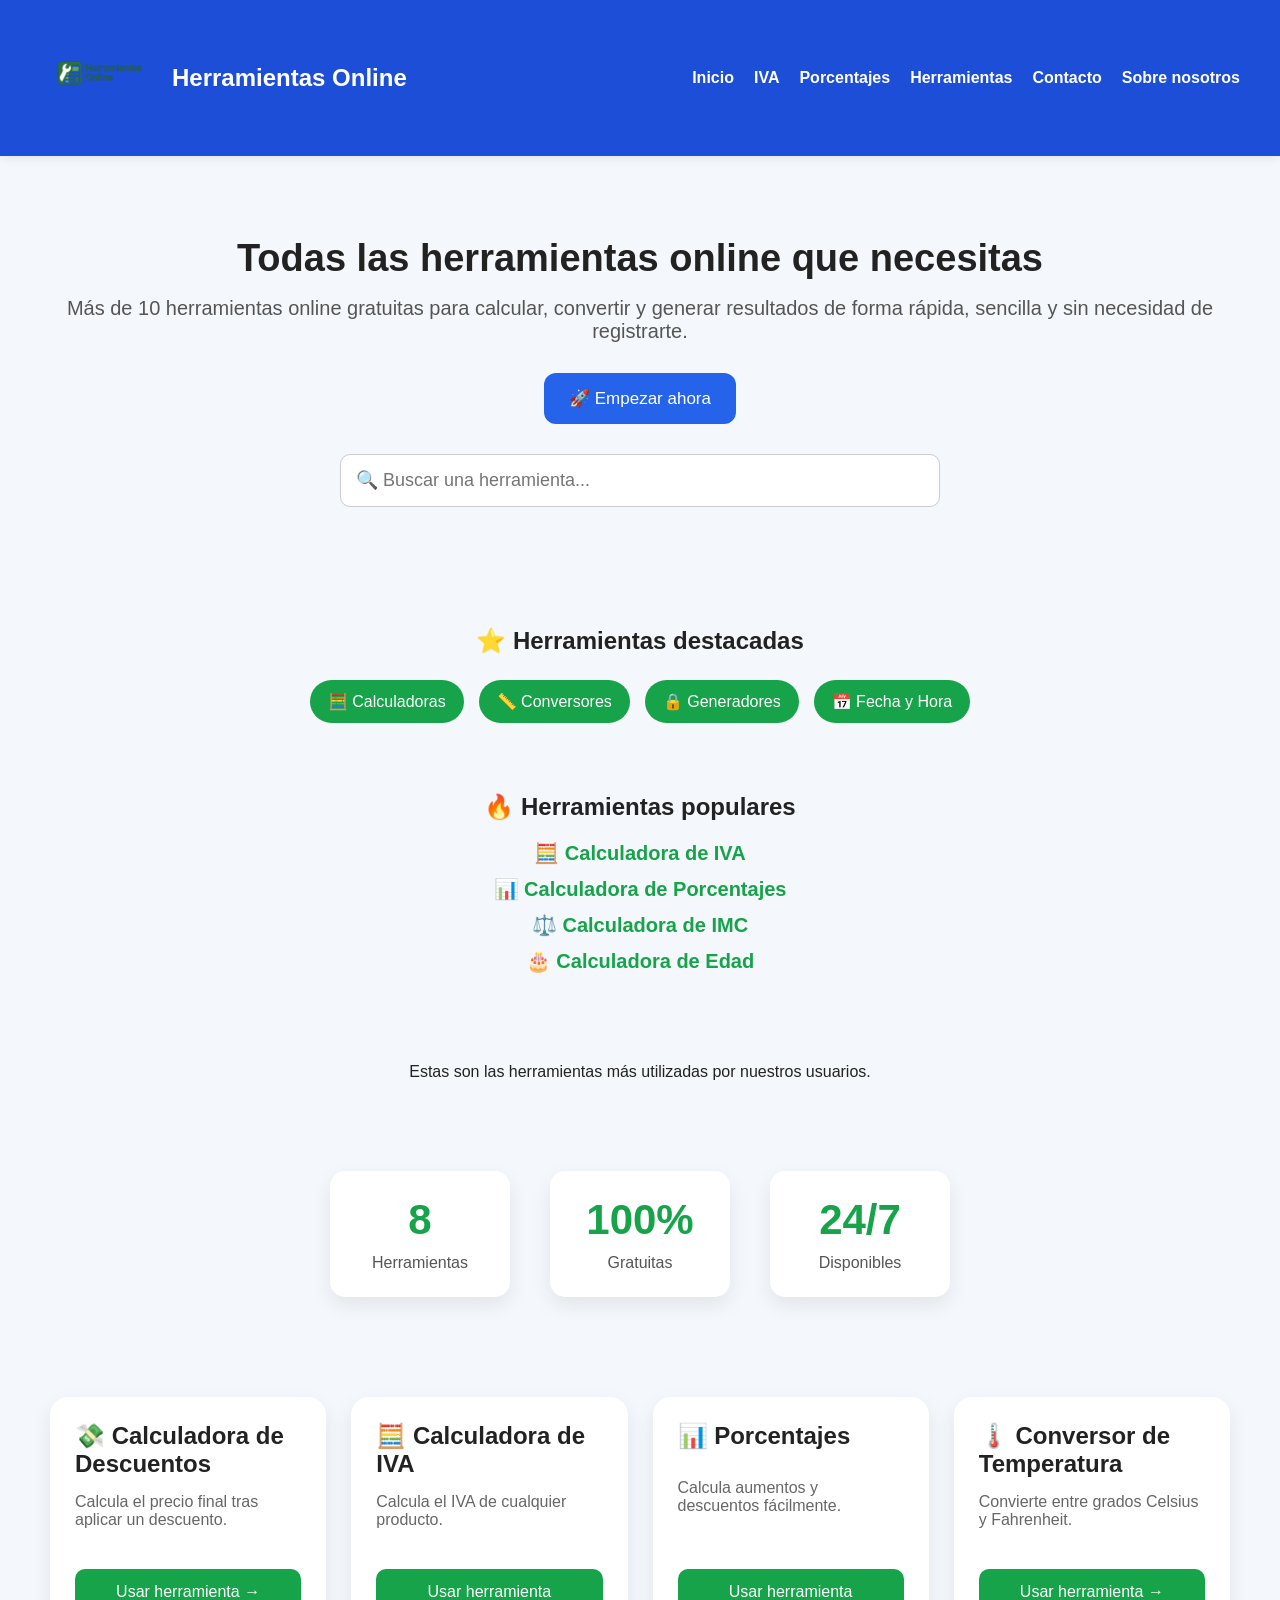
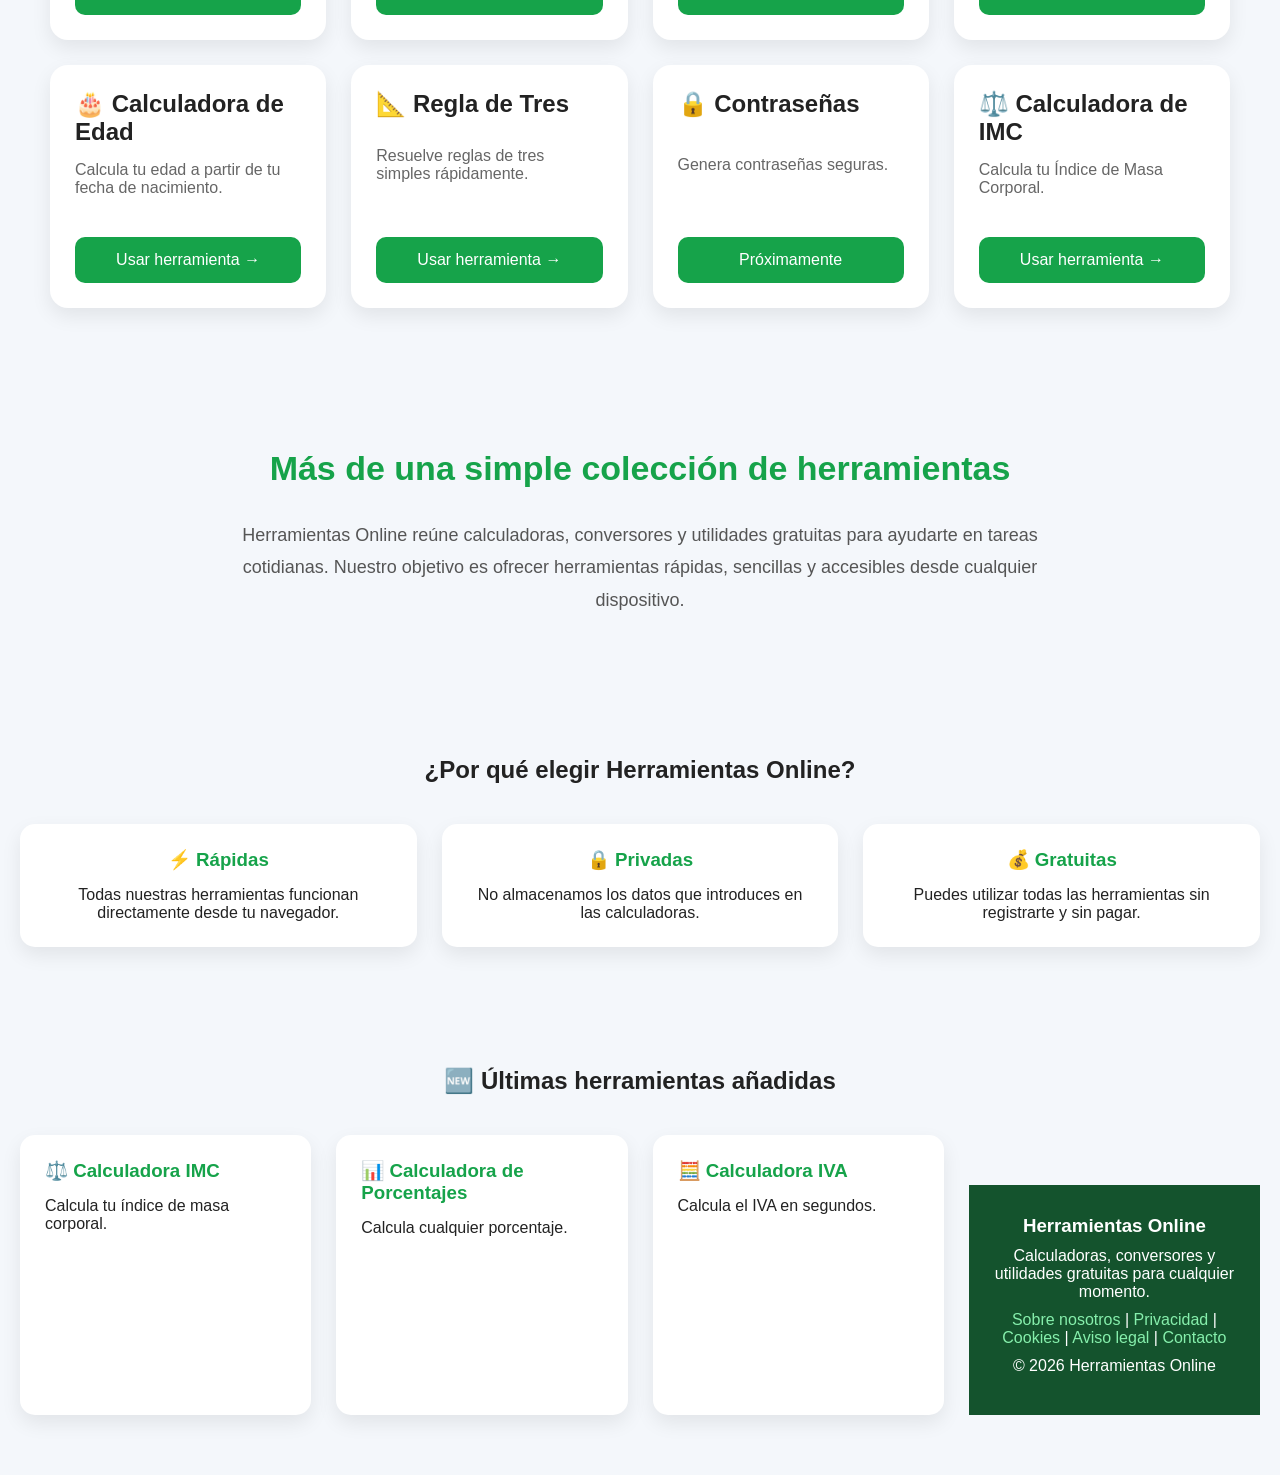
==== index.html @ e40c4eac "Update index.html" ====
<!DOCTYPE html>
<html lang="es">
<head>
<meta charset="UTF-8">
<meta name="viewport" content="width=device-width, initial-scale=1.0">
<title>Herramientas Online Gratis</title>

<meta name="description" content="Las mejores herramientas online gratuitas: calculadoras, conversores y utilidades.">

<link rel="stylesheet" href="style.css">
<link rel="icon" type="image/png" href="favicon.png">
</head>

<body>

<nav class="navbar">

<div class="logo">

<a href="index.html">

<img src="logo.png" alt="Herramientas Online">

</a>

<span>Herramientas Online</span>

</div>

<ul class="menu">

<li><a href="index.html">Inicio</a></li>

<li><a href="calculadora-iva.html">IVA</a></li>

<li><a href="calculadora-porcentajes.html">Porcentajes</a></li>

<li><a href="todas-las-herramientas.html">Herramientas</a></li>
   
<li><a href="contacto.html">Contacto</a></li>
<li><a href="sobre-nosotros.html">Sobre nosotros</a></li>
    

</ul>

</nav>

<header class="hero">

<h1>Todas las herramientas online que necesitas</h1>

<p>

Más de 10 herramientas online gratuitas para calcular, convertir y generar resultados de forma rápida, sencilla y sin necesidad de registrarte.

</p>

<div class="hero-buttons">

<a href="#herramientas">
<button>🚀 Empezar ahora</button>
</a>

</div>

<input
type="text"
id="buscar"
placeholder="🔍 Buscar una herramienta...">

</header>
<section style="padding:40px;text-align:center;">

<h2>⭐ Herramientas destacadas</h2>
<div class="categorias">

<button class="categoria">🧮 Calculadoras</button>

<button class="categoria">📏 Conversores</button>

<button class="categoria">🔒 Generadores</button>

<button class="categoria">📅 Fecha y Hora</button>

</div>
<section style="max-width:800px;margin:50px auto;padding:20px;">

<h2>🔥 Herramientas populares</h2>

<ul>

<li><a href="calculadora-iva.html">🧮 Calculadora de IVA</a></li>

<li><a href="calculadora-porcentajes.html">📊 Calculadora de Porcentajes</a></li>

<li><a href="calculadora-imc.html">⚖️ Calculadora de IMC</a></li>

<li><a href="calculadora-edad.html">🎂 Calculadora de Edad</a></li>

</ul>

</section>
<p>
Estas son las herramientas más utilizadas por nuestros usuarios.
</p>

</section>
<section class="estadisticas">

<div class="dato">
<h2 id="contador-herramientas">0</h2>
<p>Herramientas</p>
</div>

<div class="dato">
<h2>100%</h2>
<p>Gratuitas</p>
</div>

<div class="dato">
<h2>24/7</h2>
<p>Disponibles</p>
</div>

</section>
<section class="grid" id="herramientas">

<div class="card">
<h2>💸 Calculadora de Descuentos</h2>
<p>Calcula el precio final tras aplicar un descuento.</p>

<a href="calculadora-descuentos.html">
<button>Usar herramienta →</button>
</a>

</div> 
<div class="card">
<h2>🧮 Calculadora de IVA</h2>
<p>Calcula el IVA de cualquier producto.</p>
    <a href="calculadora-iva.html">
<button>Usar herramienta</button>
    </a>
</div>

<div class="card">
<h2>📊 Porcentajes</h2>
<p>Calcula aumentos y descuentos fácilmente.</p>
<a href="calculadora-porcentajes.html">
<button>Usar herramienta</button>
</a>
</div>

<div class="card">

<h2>🌡️ Conversor de Temperatura</h2>

<p>Convierte entre grados Celsius y Fahrenheit.</p>

<a href="conversor-temperatura.html">
<button>Usar herramienta →</button>
</a>

</div>
<div class="card">

<h2>🎂 Calculadora de Edad</h2>

<p>Calcula tu edad a partir de tu fecha de nacimiento.</p>

<a href="calculadora-edad.html">

<button>Usar herramienta →</button>

</a>

</div>

<div class="card">

<h2>📐 Regla de Tres</h2>

<p>Resuelve reglas de tres simples rápidamente.</p>

<a href="calculadora-regla-de-tres.html">

<button>Usar herramienta →</button>

</a>

</div>
<div class="card">
<h2>🔒 Contraseñas</h2>
<p>Genera contraseñas seguras.</p>
<button>Próximamente</button>
</div>

 <div class="card">
<h2>⚖️ Calculadora de IMC</h2>
<p>Calcula tu Índice de Masa Corporal.</p>
<a href="calculadora-imc.html">
<button>Usar herramienta →</button>
</a>
 </div>   
    
</section>

<section class="presentacion">

<h2>Más de una simple colección de herramientas</h2>

<p>

Herramientas Online reúne calculadoras, conversores y utilidades gratuitas
para ayudarte en tareas cotidianas. Nuestro objetivo es ofrecer herramientas
rápidas, sencillas y accesibles desde cualquier dispositivo.

</p>

</section>   
<section class="ventajas">

<h2>¿Por qué elegir Herramientas Online?</h2>

<div class="ventajas-grid">

<div class="ventaja">
<h3>⚡ Rápidas</h3>
<p>Todas nuestras herramientas funcionan directamente desde tu navegador.</p>
</div>

<div class="ventaja">
<h3>🔒 Privadas</h3>
<p>No almacenamos los datos que introduces en las calculadoras.</p>
</div>

<div class="ventaja">
<h3>💰 Gratuitas</h3>
<p>Puedes utilizar todas las herramientas sin registrarte y sin pagar.</p>
</div>

</div>

</section>
<section class="ultimas">

<h2>🆕 Últimas herramientas añadidas</h2>

<div class="ultimas-grid">

<a href="calculadora-imc.html" class="ultima-card">
<h3>⚖️ Calculadora IMC</h3>
<p>Calcula tu índice de masa corporal.</p>
</a>

<a href="calculadora-porcentajes.html" class="ultima-card">
<h3>📊 Calculadora de Porcentajes</h3>
<p>Calcula cualquier porcentaje.</p>
</a>

<a href="calculadora-iva.html" class="ultima-card">
<h3>🧮 Calculadora IVA</h3>
<p>Calcula el IVA en segundos.</p>
</a>

<footer>

<h3>Herramientas Online</h3>

<p>
Calculadoras, conversores y utilidades gratuitas para cualquier momento.
</p>

<p>

<a href="sobre-nosotros.html">Sobre nosotros</a> |
    
<a href="privacidad.html">Privacidad</a> |

<a href="cookies.html">Cookies</a> |

<a href="aviso-legal.html">Aviso legal</a> |

<a href="contacto.html">Contacto</a>

</p>

<p>© 2026 Herramientas Online</p>

</footer>

<script src="script.js"></script>

<script>

const buscador = document.getElementById("buscar");

buscador.addEventListener("keyup", function(){

const texto = buscador.value.toLowerCase();

const tarjetas = document.querySelectorAll(".card");

tarjetas.forEach(card=>{

const contenido = card.innerText.toLowerCase();

if(contenido.includes(texto)){

card.style.display="block";

}else{

card.style.display="none";

}

});

});

</script>
<button id="subir">⬆️</button>

<script>
const boton = document.getElementById("subir");

window.onscroll = function () {
    if (window.scrollY > 300) {
        boton.style.display = "block";
    } else {
        boton.style.display = "none";
    }
};

boton.onclick = function () {
    window.scrollTo({
        top: 0,
        behavior: "smooth"
    });
};
</script>
<script>
const tarjetas = document.querySelectorAll(".card");
document.getElementById("contador-herramientas").textContent = tarjetas.length;
</script>
</body>
</html>
---- style.css ----
*{
    margin:0;
    padding:0;
    box-sizing:border-box;
}

body{
    font-family:Arial,Helvetica,sans-serif;
    background:#f4f7fb;
    color:#222;
}

nav{
    background:#1d4ed8;
    color:#fff;
    padding:18px 40px;
    position:sticky;
    top:0;
}

.logo{
    font-size:24px;
    font-weight:bold;
}

.hero{
    text-align:center;
    padding:80px 20px;
}

.hero h1{
    font-size:38px;
    margin-bottom:15px;
    line-height:1.2;
}

.hero p{
    font-size:20px;
    color:#555;
    margin-bottom:30px;
}

#buscar{
    width:90%;
    max-width:600px;
    padding:15px;
    font-size:18px;
    border-radius:10px;
    border:1px solid #ccc;
}

.grid{
    display:grid;
    grid-template-columns:repeat(auto-fit,minmax(260px,1fr));
    gap:25px;
    padding:50px;
}

.card{
background:#fff;
border-radius:18px;
padding:25px;
box-shadow:0 8px 20px rgba(0,0,0,.08);
transition:.3s;
display:flex;
flex-direction:column;
justify-content:space-between;
min-height:220px;
}

.card:hover{
transform:translateY(-8px);
box-shadow:0 15px 30px rgba(0,0,0,.15);
}

.card h2{
    margin-bottom:15px;
}
.ventajas{
padding:60px 20px;
text-align:center;
}

.ventajas-grid{
display:grid;
grid-template-columns:repeat(auto-fit,minmax(250px,1fr));
gap:25px;
margin-top:40px;
}

.ventaja{
background:white;
padding:25px;
border-radius:15px;
box-shadow:0 8px 20px rgba(0,0,0,.08);
}

.ventaja h3{
color:#16a34a;
margin-bottom:15px;
}
.card p{
    color:#666;
    margin-bottom:20px;
}

button{
    background:#2563eb;
    color:white;
    border:none;
    padding:12px 20px;
    border-radius:8px;
    cursor:pointer;
}
.card button{
width:100%;
padding:14px;
margin-top:20px;
background:#16a34a;
color:white;
border:none;
border-radius:10px;
font-size:16px;
cursor:pointer;
transition:.3s;
}

.card button:hover{
background:#15803d;
}
button:hover{
    background:#1d4ed8;
}

footer{
    text-align:center;
    padding:40px;
    color:#666;
}

@media(max-width:768px){
    .hero h1{
        font-size:34px;
    }

    .hero p{
        font-size:18px;
    }

    .grid{
        padding:20px;
    }
}
.logo{
    display:flex;
    align-items:center;
    gap:12px;
    font-size:24px;
    font-weight:bold;
}

.logo img{
    width:120px;
    height:auto;
}
.navbar{
display:flex;
justify-content:space-between;
align-items:center;
padding:15px 40px;
background:#1d4ed8;
flex-wrap:wrap;
position: sticky;
top: 0;
z-index: 1000;
box-shadow: 0 2px 10px rgba(0,0,0,.08);
}

.menu{
display:flex;
list-style:none;
gap:20px;
}

.menu a{
color:white;
text-decoration:none;
font-weight:bold;
transition:.3s;
}

.menu a:hover{
color:#9be15d;
}

@media(max-width:768px){

.navbar{
flex-direction:column;
gap:15px;
}

.menu{
flex-wrap:wrap;
justify-content:center;
}

}
.footer-links{

display:flex;

justify-content:center;

flex-wrap:wrap;

gap:20px;

margin-top:20px;

}

.footer-links a{

text-decoration:none;

color:#2563eb;

font-weight:bold;

}

.footer-links a:hover{

text-decoration:underline;

}
.categorias{

display:flex;

justify-content:center;

flex-wrap:wrap;

gap:15px;

margin:25px 0;

}

.categoria{

background:#16a34a;

color:white;

border:none;

padding:12px 18px;

border-radius:30px;

font-size:16px;

cursor:pointer;

transition:.3s;

}

.categoria:hover{

transform:scale(1.05);

background:#15803d;

}
.estadisticas{

display:flex;
justify-content:center;
gap:40px;
margin:50px 20px;
flex-wrap:wrap;

}

.dato{

background:white;
padding:25px;
width:180px;
text-align:center;
border-radius:15px;
box-shadow:0 8px 20px rgba(0,0,0,.08);

}

.dato h2{

font-size:42px;
color:#16a34a;

}

.dato p{

margin-top:10px;
color:#555;

}
.hero-buttons{

display:flex;
justify-content:center;
gap:20px;
margin:30px 0;
flex-wrap:wrap;

}

.hero-buttons button{

padding:15px 25px;
font-size:17px;
border-radius:12px;

}
.ultimas{
padding:60px 20px;
}

.ultimas h2{
text-align:center;
margin-bottom:40px;
}

.ultimas-grid{
display:grid;
grid-template-columns:repeat(auto-fit,minmax(260px,1fr));
gap:25px;
}

.ultima-card{
background:white;
padding:25px;
border-radius:15px;
box-shadow:0 8px 20px rgba(0,0,0,.08);
text-decoration:none;
color:#222;
transition:.3s;
}

.ultima-card:hover{
transform:translateY(-8px);
}

.ultima-card h3{
color:#16a34a;
margin-bottom:15px;
}
.presentacion{

max-width:900px;
margin:60px auto;
padding:20px;
text-align:center;
line-height:1.8;

}

.presentacion h2{

font-size:34px;
margin-bottom:20px;
color:#16a34a;

}

.presentacion p{

font-size:18px;
color:#555;

}
footer{
margin-top:60px;
padding:40px 20px;
text-align:center;
background:#111827;
color:white;
}

footer a{
color:#22c55e;
text-decoration:none;
}

footer a:hover{
text-decoration:underline;
}
#subir{
display:none;
position:fixed;
bottom:20px;
right:20px;
background:#16a34a;
color:white;
border:none;
width:50px;
height:50px;
border-radius:50%;
font-size:20px;
cursor:pointer;
box-shadow:0 4px 12px rgba(0,0,0,.2);
}

#subir:hover{
background:#15803d;
}
footer{
background:#14532d;
color:white;
padding:30px 20px;
text-align:center;
margin-top:50px;
}

footer h3{
margin-bottom:10px;
}

footer p{
margin:10px 0;
}

footer a{
color:#86efac;
text-decoration:none;
}

footer a:hover{
text-decoration:underline;
}
section ul{
    list-style:none;
    padding:0;
    margin:20px 0;
}

section ul li{
    margin:12px 0;
}

section ul li a{
    text-decoration:none;
    color:#16a34a;
    font-weight:bold;
    font-size:20px;
}

section ul li a:hover{
    text-decoration:underline;
}
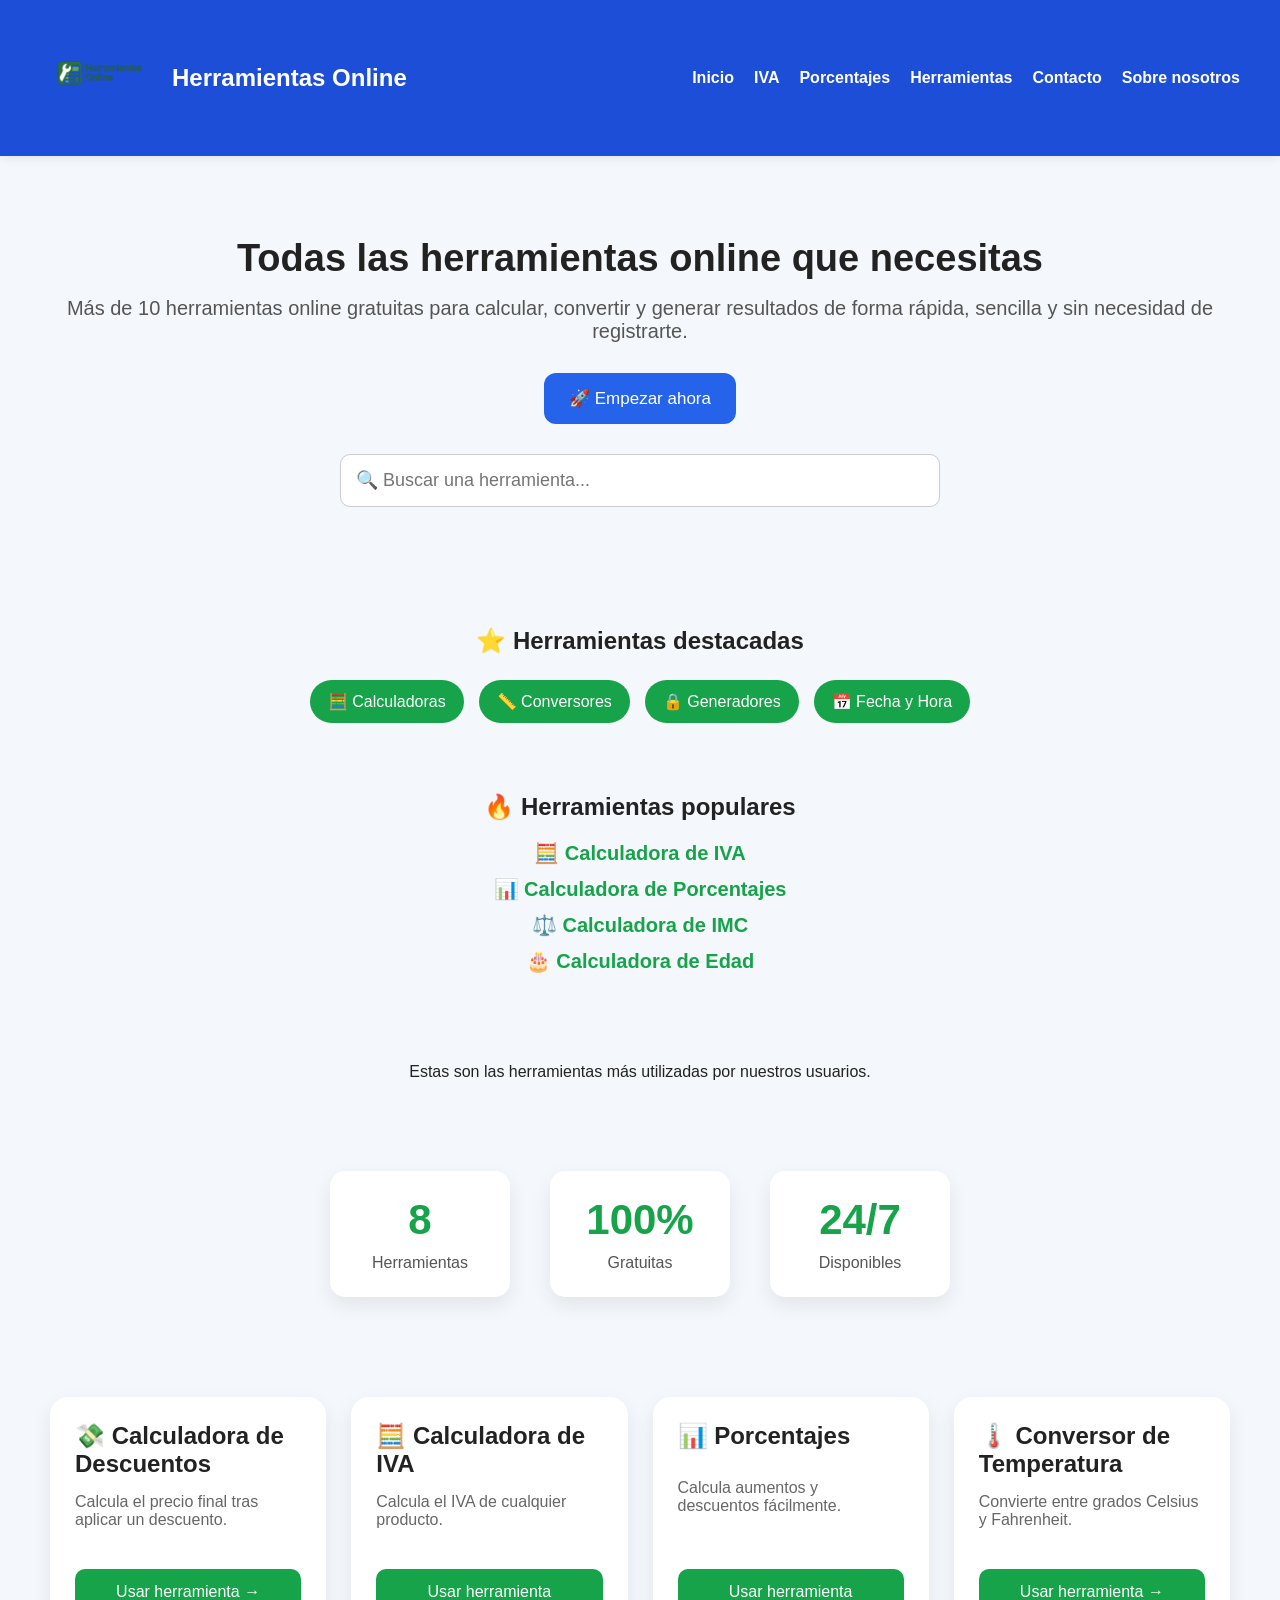
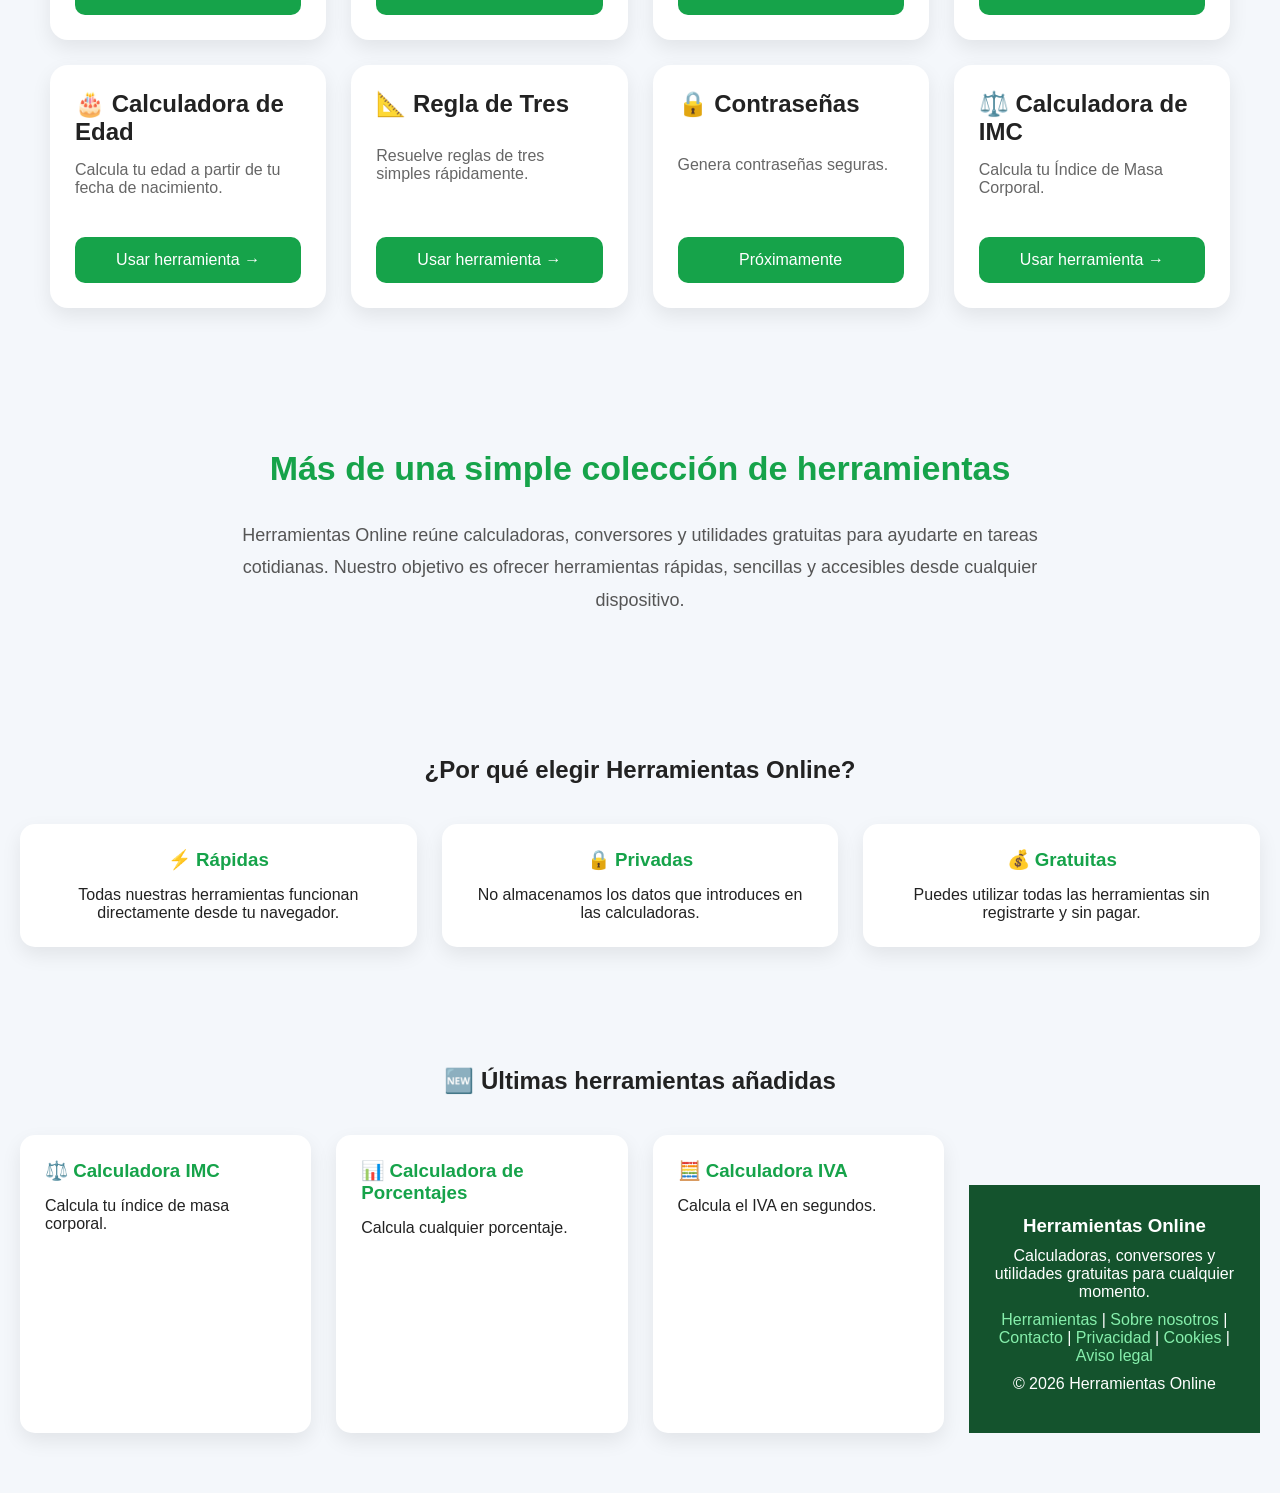
==== commit 143d9958: "Update index.html" ====
--- a/index.html
+++ b/index.html
@@ -271,17 +271,12 @@
 </p>
 
 <p>
-
+<a href="todas-las-herramientas.html">Herramientas</a> |
 <a href="sobre-nosotros.html">Sobre nosotros</a> |
-    
+<a href="contacto.html">Contacto</a> |
 <a href="privacidad.html">Privacidad</a> |
-
 <a href="cookies.html">Cookies</a> |
-
-<a href="aviso-legal.html">Aviso legal</a> |
-
-<a href="contacto.html">Contacto</a>
-
+<a href="aviso-legal.html">Aviso legal</a>
 </p>
 
 <p>© 2026 Herramientas Online</p>
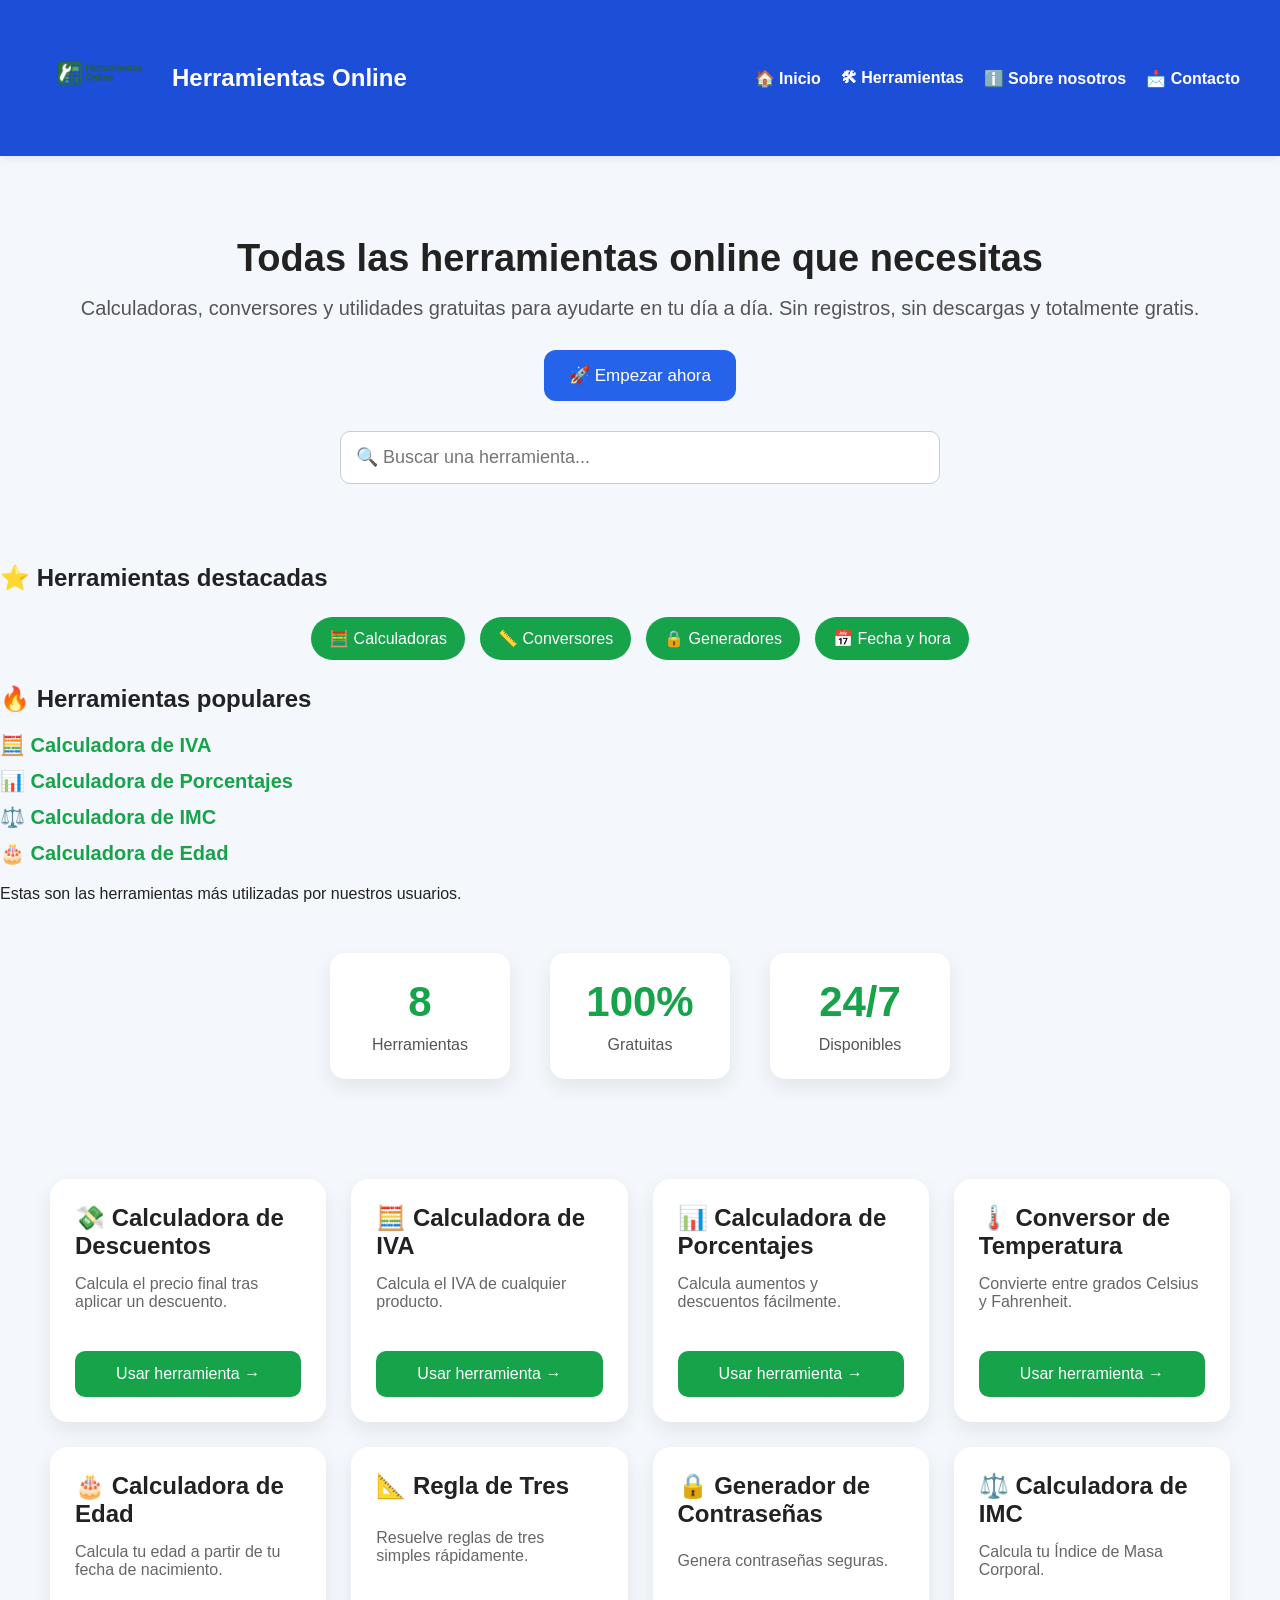
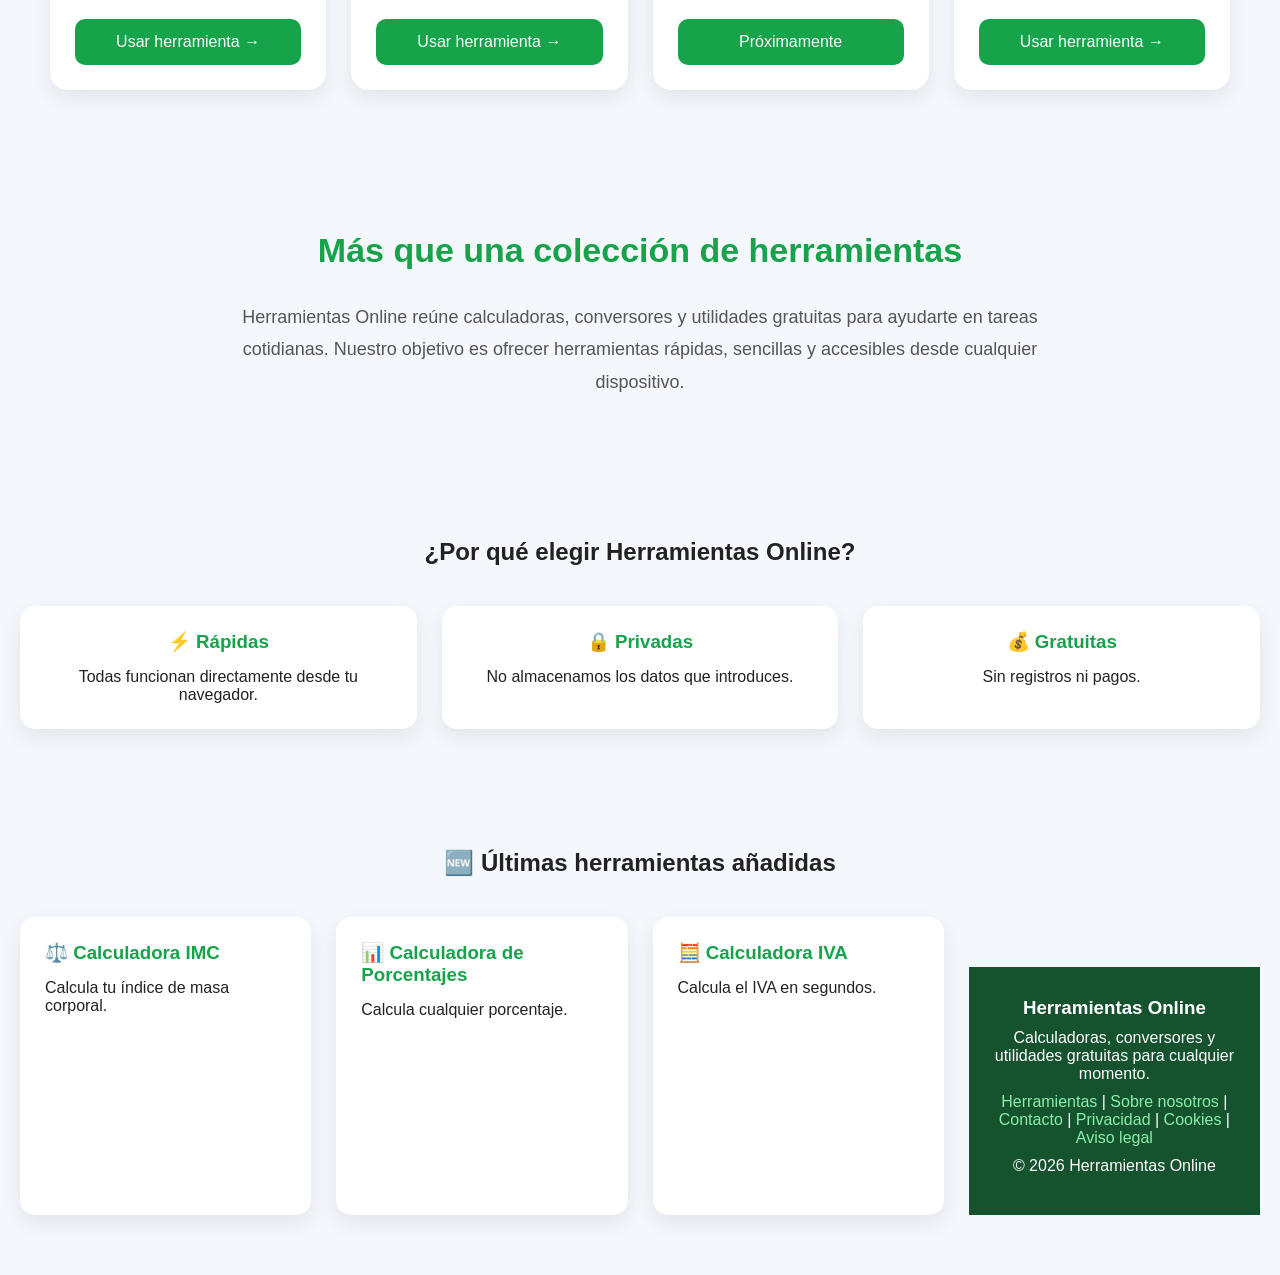
==== commit ff67f2b5: "Update index.html" ====
--- a/index.html
+++ b/index.html
@@ -1,14 +1,24 @@
 <!DOCTYPE html>
 <html lang="es">
+
 <head>
+
 <meta charset="UTF-8">
 <meta name="viewport" content="width=device-width, initial-scale=1.0">
-<title>Herramientas Online Gratis</title>
-
-<meta name="description" content="Las mejores herramientas online gratuitas: calculadoras, conversores y utilidades.">
-
+
+<title>Herramientas Online | Calculadoras y Conversores Gratis</title>
+
+<meta name="description" content="Calculadoras, conversores y herramientas online gratuitas. Calcula IVA, IMC, porcentajes, descuentos, edad y mucho más desde cualquier dispositivo.">
+
+<meta name="theme-color" content="#22c55e">
+
+<meta property="og:title" content="Herramientas Online">
+<meta property="og:description" content="Calculadoras y herramientas online gratuitas.">
+<meta property="og:type" content="website">
+
+<link rel="icon" href="favicon.png" type="image/png">
 <link rel="stylesheet" href="style.css">
-<link rel="icon" type="image/png" href="favicon.png">
+
 </head>
 
 <body>
@@ -18,9 +28,7 @@
 <div class="logo">
 
 <a href="index.html">
-
-<img src="logo.png" alt="Herramientas Online">
-
+<img src="logo.png" alt="Logo Herramientas Online">
 </a>
 
 <span>Herramientas Online</span>
@@ -29,17 +37,13 @@
 
 <ul class="menu">
 
-<li><a href="index.html">Inicio</a></li>
-
-<li><a href="calculadora-iva.html">IVA</a></li>
-
-<li><a href="calculadora-porcentajes.html">Porcentajes</a></li>
-
-<li><a href="todas-las-herramientas.html">Herramientas</a></li>
-   
-<li><a href="contacto.html">Contacto</a></li>
-<li><a href="sobre-nosotros.html">Sobre nosotros</a></li>
-    
+<li><a href="index.html">🏠 Inicio</a></li>
+
+<li><a href="todas-las-herramientas.html">🛠 Herramientas</a></li>
+
+<li><a href="sobre-nosotros.html">ℹ️ Sobre nosotros</a></li>
+
+<li><a href="contacto.html">📩 Contacto</a></li>
 
 </ul>
 
@@ -50,9 +54,7 @@
 <h1>Todas las herramientas online que necesitas</h1>
 
 <p>
-
-Más de 10 herramientas online gratuitas para calcular, convertir y generar resultados de forma rápida, sencilla y sin necesidad de registrarte.
-
+Calculadoras, conversores y utilidades gratuitas para ayudarte en tu día a día. Sin registros, sin descargas y totalmente gratis.
 </p>
 
 <div class="hero-buttons">
@@ -69,9 +71,11 @@
 placeholder="🔍 Buscar una herramienta...">
 
 </header>
-<section style="padding:40px;text-align:center;">
+
+<section class="destacadas">
 
 <h2>⭐ Herramientas destacadas</h2>
+
 <div class="categorias">
 
 <button class="categoria">🧮 Calculadoras</button>
@@ -80,10 +84,11 @@
 
 <button class="categoria">🔒 Generadores</button>
 
-<button class="categoria">📅 Fecha y Hora</button>
-
-</div>
-<section style="max-width:800px;margin:50px auto;padding:20px;">
+<button class="categoria">📅 Fecha y hora</button>
+
+</div>
+
+<section class="populares">
 
 <h2>🔥 Herramientas populares</h2>
 
@@ -99,12 +104,14 @@
 
 </ul>
 
-</section>
 <p>
 Estas son las herramientas más utilizadas por nuestros usuarios.
 </p>
 
 </section>
+
+</section>
+
 <section class="estadisticas">
 
 <div class="dato">
@@ -123,31 +130,43 @@
 </div>
 
 </section>
+
 <section class="grid" id="herramientas">
 
 <div class="card">
+
 <h2>💸 Calculadora de Descuentos</h2>
+
 <p>Calcula el precio final tras aplicar un descuento.</p>
 
 <a href="calculadora-descuentos.html">
 <button>Usar herramienta →</button>
 </a>
 
-</div> 
-<div class="card">
+</div>
+
+<div class="card">
+
 <h2>🧮 Calculadora de IVA</h2>
+
 <p>Calcula el IVA de cualquier producto.</p>
-    <a href="calculadora-iva.html">
-<button>Usar herramienta</button>
-    </a>
-</div>
-
-<div class="card">
-<h2>📊 Porcentajes</h2>
+
+<a href="calculadora-iva.html">
+<button>Usar herramienta →</button>
+</a>
+
+</div>
+
+<div class="card">
+
+<h2>📊 Calculadora de Porcentajes</h2>
+
 <p>Calcula aumentos y descuentos fácilmente.</p>
+
 <a href="calculadora-porcentajes.html">
-<button>Usar herramienta</button>
-</a>
+<button>Usar herramienta →</button>
+</a>
+
 </div>
 
 <div class="card">
@@ -161,6 +180,7 @@
 </a>
 
 </div>
+
 <div class="card">
 
 <h2>🎂 Calculadora de Edad</h2>
@@ -168,9 +188,7 @@
 <p>Calcula tu edad a partir de tu fecha de nacimiento.</p>
 
 <a href="calculadora-edad.html">
-
-<button>Usar herramienta →</button>
-
+<button>Usar herramienta →</button>
 </a>
 
 </div>
@@ -182,41 +200,45 @@
 <p>Resuelve reglas de tres simples rápidamente.</p>
 
 <a href="calculadora-regla-de-tres.html">
-
-<button>Usar herramienta →</button>
-
-</a>
-
-</div>
-<div class="card">
-<h2>🔒 Contraseñas</h2>
+<button>Usar herramienta →</button>
+</a>
+
+</div>
+
+<div class="card">
+
+<h2>🔒 Generador de Contraseñas</h2>
+
 <p>Genera contraseñas seguras.</p>
-<button>Próximamente</button>
-</div>
-
- <div class="card">
+
+<button disabled>Próximamente</button>
+
+</div>
+
+<div class="card">
+
 <h2>⚖️ Calculadora de IMC</h2>
+
 <p>Calcula tu Índice de Masa Corporal.</p>
+
 <a href="calculadora-imc.html">
 <button>Usar herramienta →</button>
 </a>
- </div>   
-    
+
+</div>
+
 </section>
 
 <section class="presentacion">
 
-<h2>Más de una simple colección de herramientas</h2>
-
-<p>
-
-Herramientas Online reúne calculadoras, conversores y utilidades gratuitas
-para ayudarte en tareas cotidianas. Nuestro objetivo es ofrecer herramientas
-rápidas, sencillas y accesibles desde cualquier dispositivo.
-
-</p>
-
-</section>   
+<h2>Más que una colección de herramientas</h2>
+
+<p>
+Herramientas Online reúne calculadoras, conversores y utilidades gratuitas para ayudarte en tareas cotidianas. Nuestro objetivo es ofrecer herramientas rápidas, sencillas y accesibles desde cualquier dispositivo.
+</p>
+
+</section>
+
 <section class="ventajas">
 
 <h2>¿Por qué elegir Herramientas Online?</h2>
@@ -225,22 +247,23 @@
 
 <div class="ventaja">
 <h3>⚡ Rápidas</h3>
-<p>Todas nuestras herramientas funcionan directamente desde tu navegador.</p>
+<p>Todas funcionan directamente desde tu navegador.</p>
 </div>
 
 <div class="ventaja">
 <h3>🔒 Privadas</h3>
-<p>No almacenamos los datos que introduces en las calculadoras.</p>
+<p>No almacenamos los datos que introduces.</p>
 </div>
 
 <div class="ventaja">
 <h3>💰 Gratuitas</h3>
-<p>Puedes utilizar todas las herramientas sin registrarte y sin pagar.</p>
-</div>
-
-</div>
-
-</section>
+<p>Sin registros ni pagos.</p>
+</div>
+
+</div>
+
+</section>
+
 <section class="ultimas">
 
 <h2>🆕 Últimas herramientas añadidas</h2>
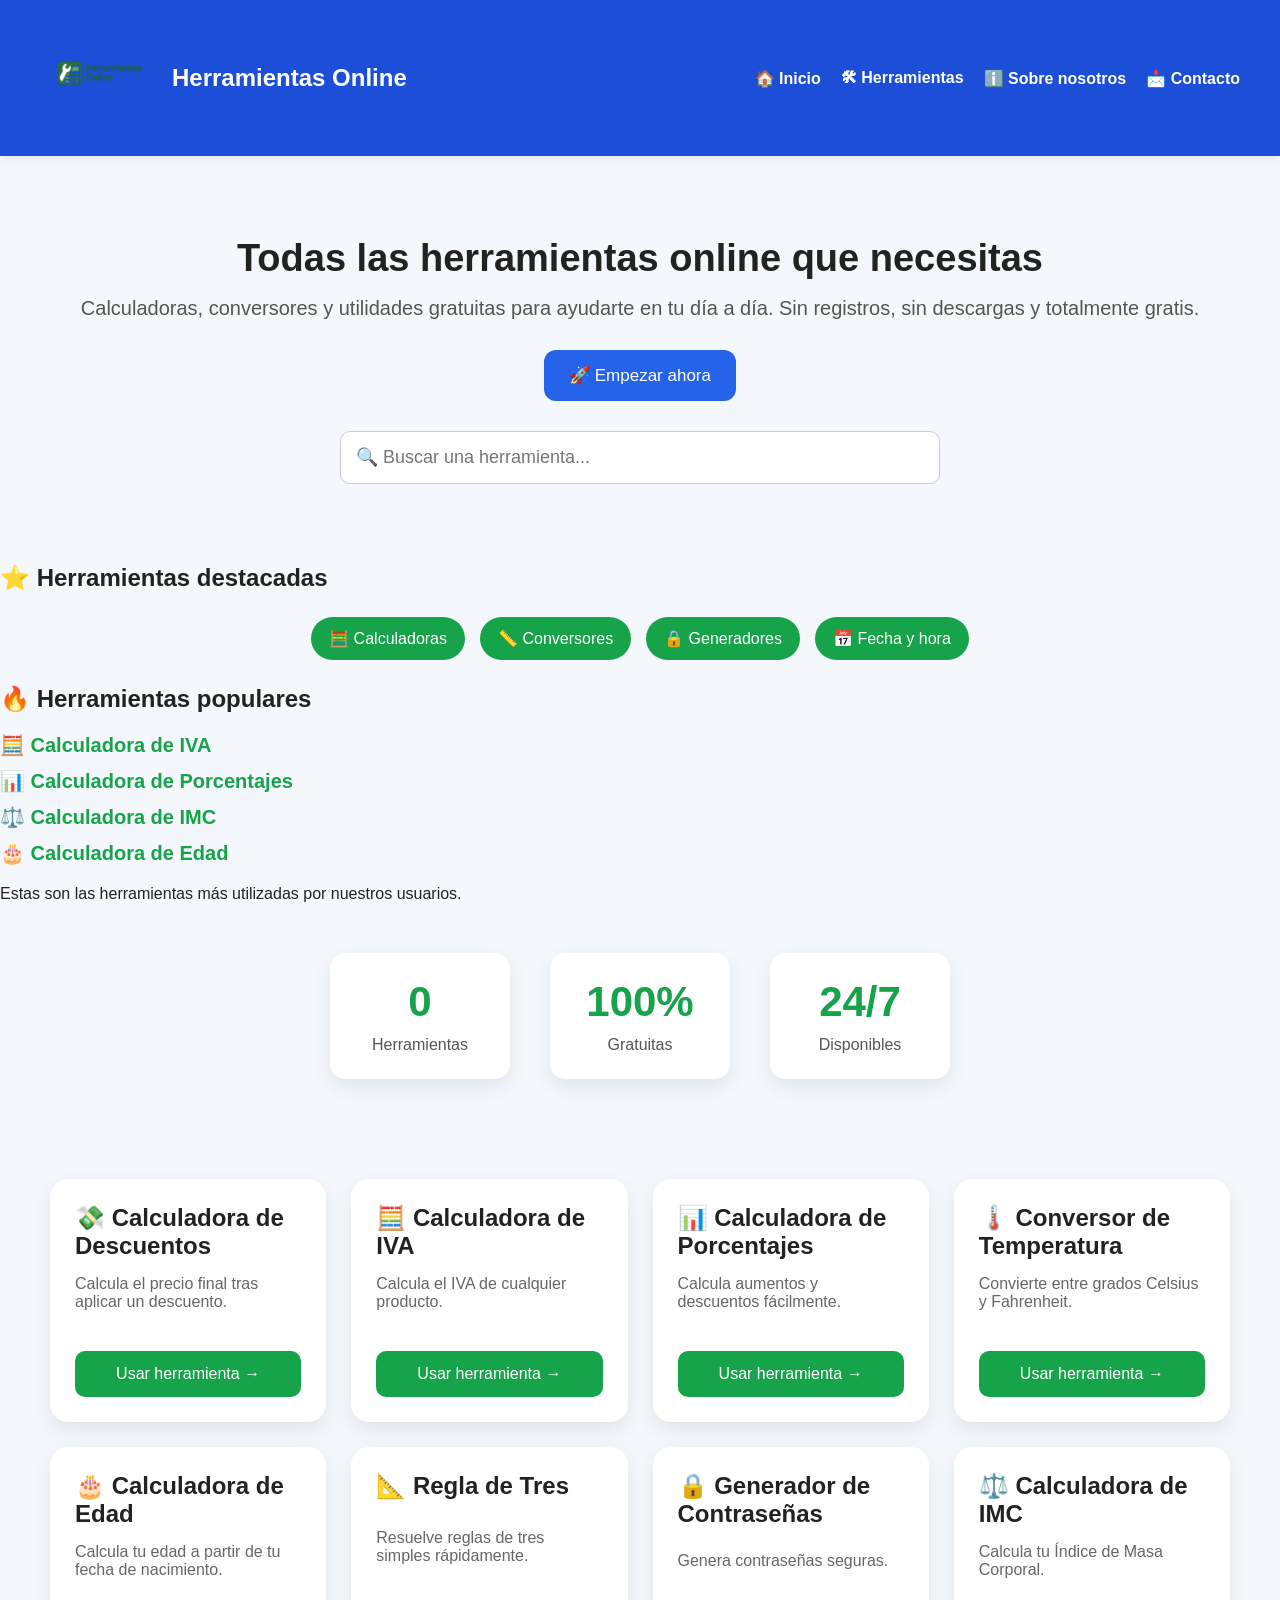
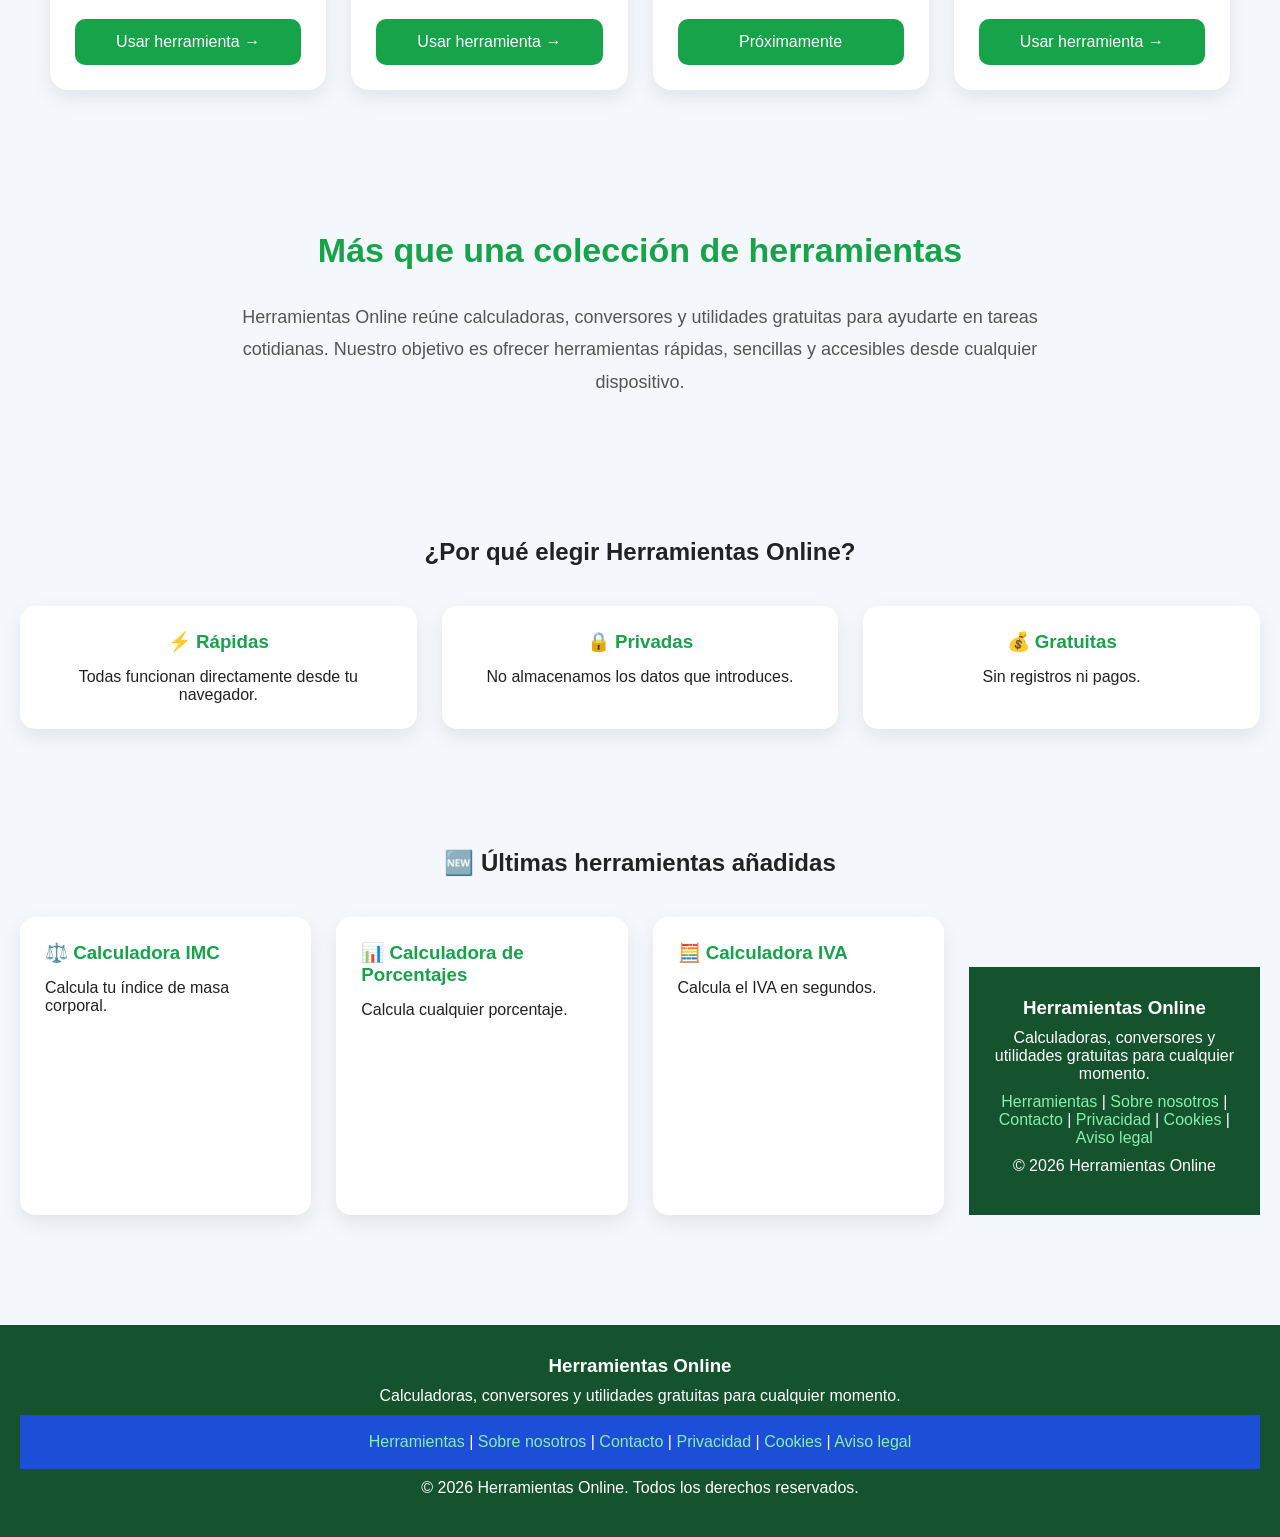
==== commit 9bb3deec: "Update index.html" ====
--- a/index.html
+++ b/index.html
@@ -304,62 +304,112 @@
 
 <p>© 2026 Herramientas Online</p>
 
+</div>
+
+</section>
+
+<footer>
+
+<h3>Herramientas Online</h3>
+
+<p>
+Calculadoras, conversores y utilidades gratuitas para cualquier momento.
+</p>
+
+<nav class="footer-menu">
+
+<a href="todas-las-herramientas.html">Herramientas</a> |
+
+<a href="sobre-nosotros.html">Sobre nosotros</a> |
+
+<a href="contacto.html">Contacto</a> |
+
+<a href="privacidad.html">Privacidad</a> |
+
+<a href="cookies.html">Cookies</a> |
+
+<a href="aviso-legal.html">Aviso legal</a>
+
+</nav>
+
+<p>© 2026 Herramientas Online. Todos los derechos reservados.</p>
+
 </footer>
 
+<button id="subir" aria-label="Volver arriba">⬆️</button>
+
 <script src="script.js"></script>
 
 <script>
 
+// =========================
+// BUSCADOR
+// =========================
+
 const buscador = document.getElementById("buscar");
 
-buscador.addEventListener("keyup", function(){
+if (buscador) {
+
+buscador.addEventListener("keyup", function () {
 
 const texto = buscador.value.toLowerCase();
 
 const tarjetas = document.querySelectorAll(".card");
 
-tarjetas.forEach(card=>{
+tarjetas.forEach(card => {
 
 const contenido = card.innerText.toLowerCase();
 
-if(contenido.includes(texto)){
-
-card.style.display="block";
-
-}else{
-
-card.style.display="none";
+card.style.display = contenido.includes(texto) ? "block" : "none";
+
+});
+
+});
 
 }
 
+// =========================
+// BOTÓN SUBIR
+// =========================
+
+const boton = document.getElementById("subir");
+
+window.addEventListener("scroll", function () {
+
+if (window.scrollY > 300) {
+
+boton.style.display = "block";
+
+} else {
+
+boton.style.display = "none";
+
+}
+
 });
 
+boton.addEventListener("click", function () {
+
+window.scrollTo({
+
+top: 0,
+
+behavior: "smooth"
+
 });
 
+});
+
+// =========================
+// CONTADOR DE HERRAMIENTAS
+// =========================
+
+const tarjetas = document.querySelectorAll(".card");
+
+document.getElementById("contador-herramientas").textContent = tarjetas.length;
+
 </script>
-<button id="subir">⬆️</button>
-
-<script>
-const boton = document.getElementById("subir");
-
-window.onscroll = function () {
-    if (window.scrollY > 300) {
-        boton.style.display = "block";
-    } else {
-        boton.style.display = "none";
-    }
-};
-
-boton.onclick = function () {
-    window.scrollTo({
-        top: 0,
-        behavior: "smooth"
-    });
-};
-</script>
-<script>
-const tarjetas = document.querySelectorAll(".card");
-document.getElementById("contador-herramientas").textContent = tarjetas.length;
-</script>
+
 </body>
+
 </html>
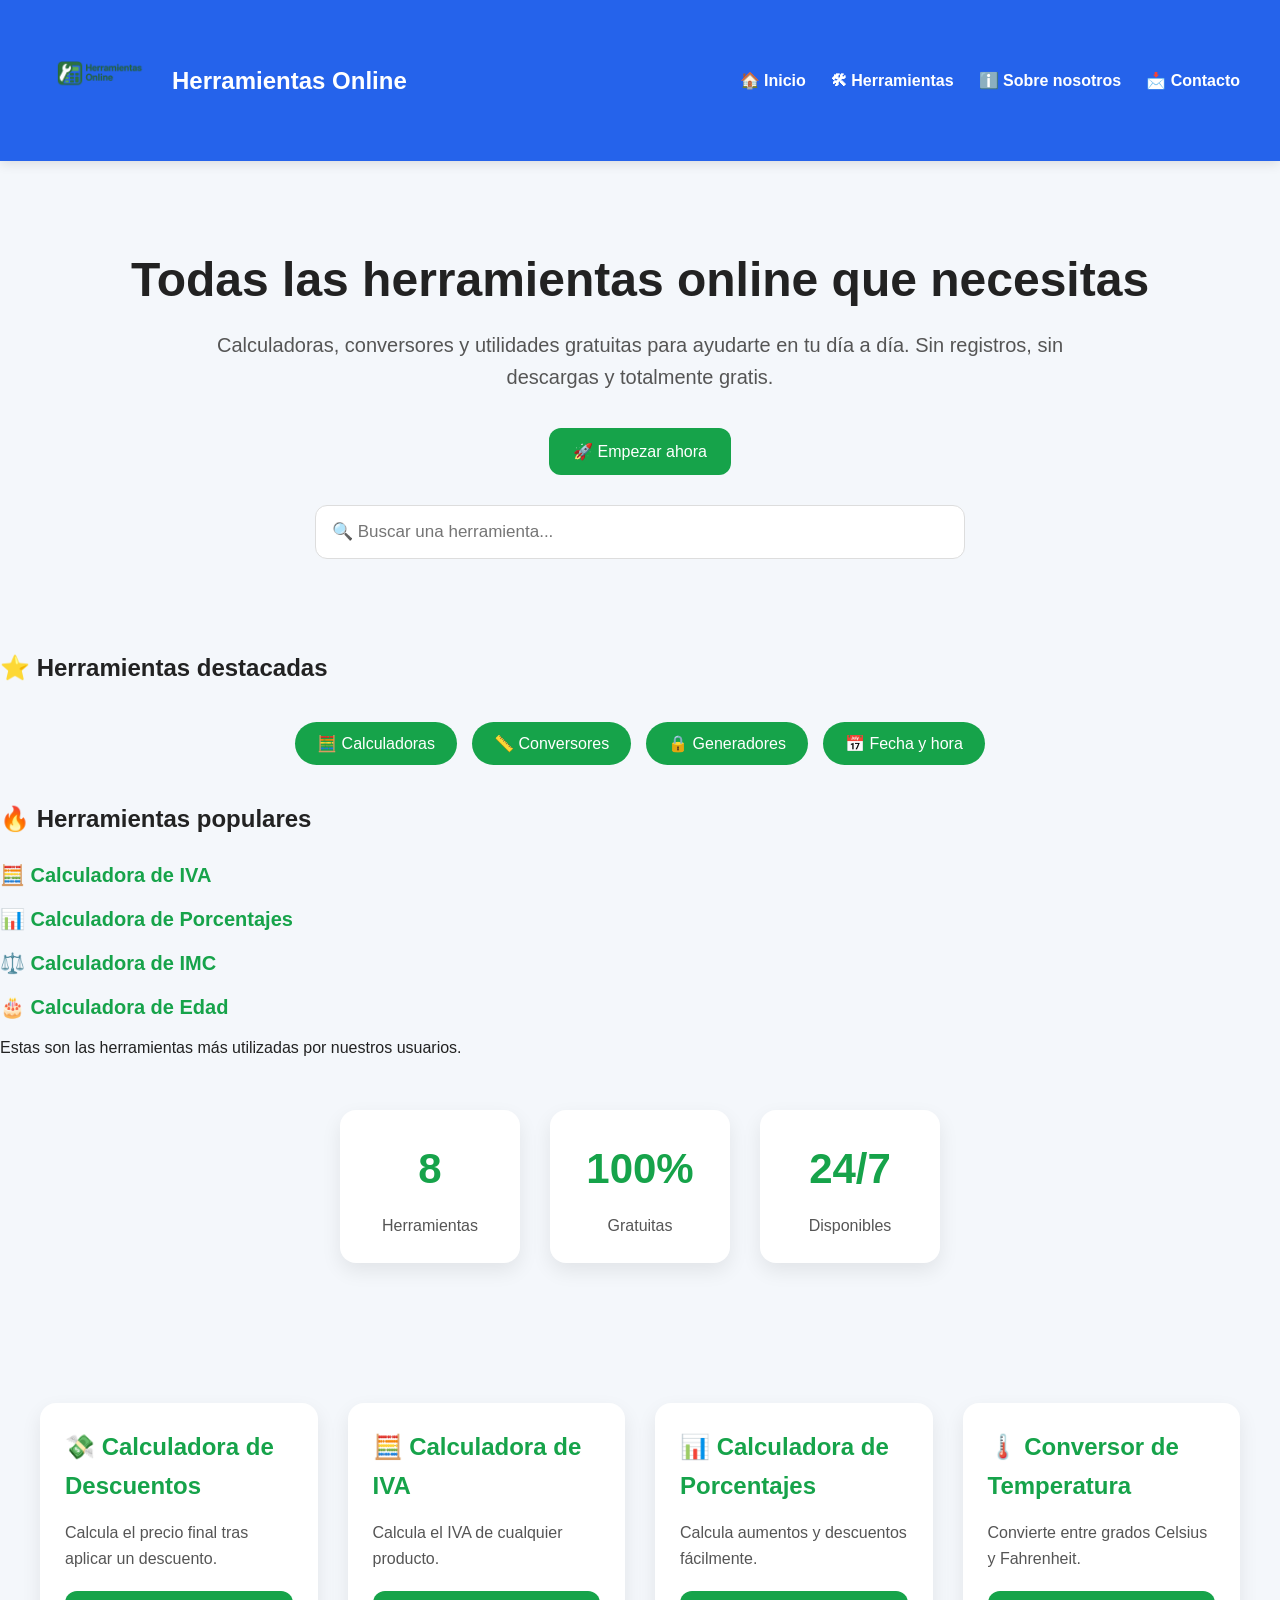
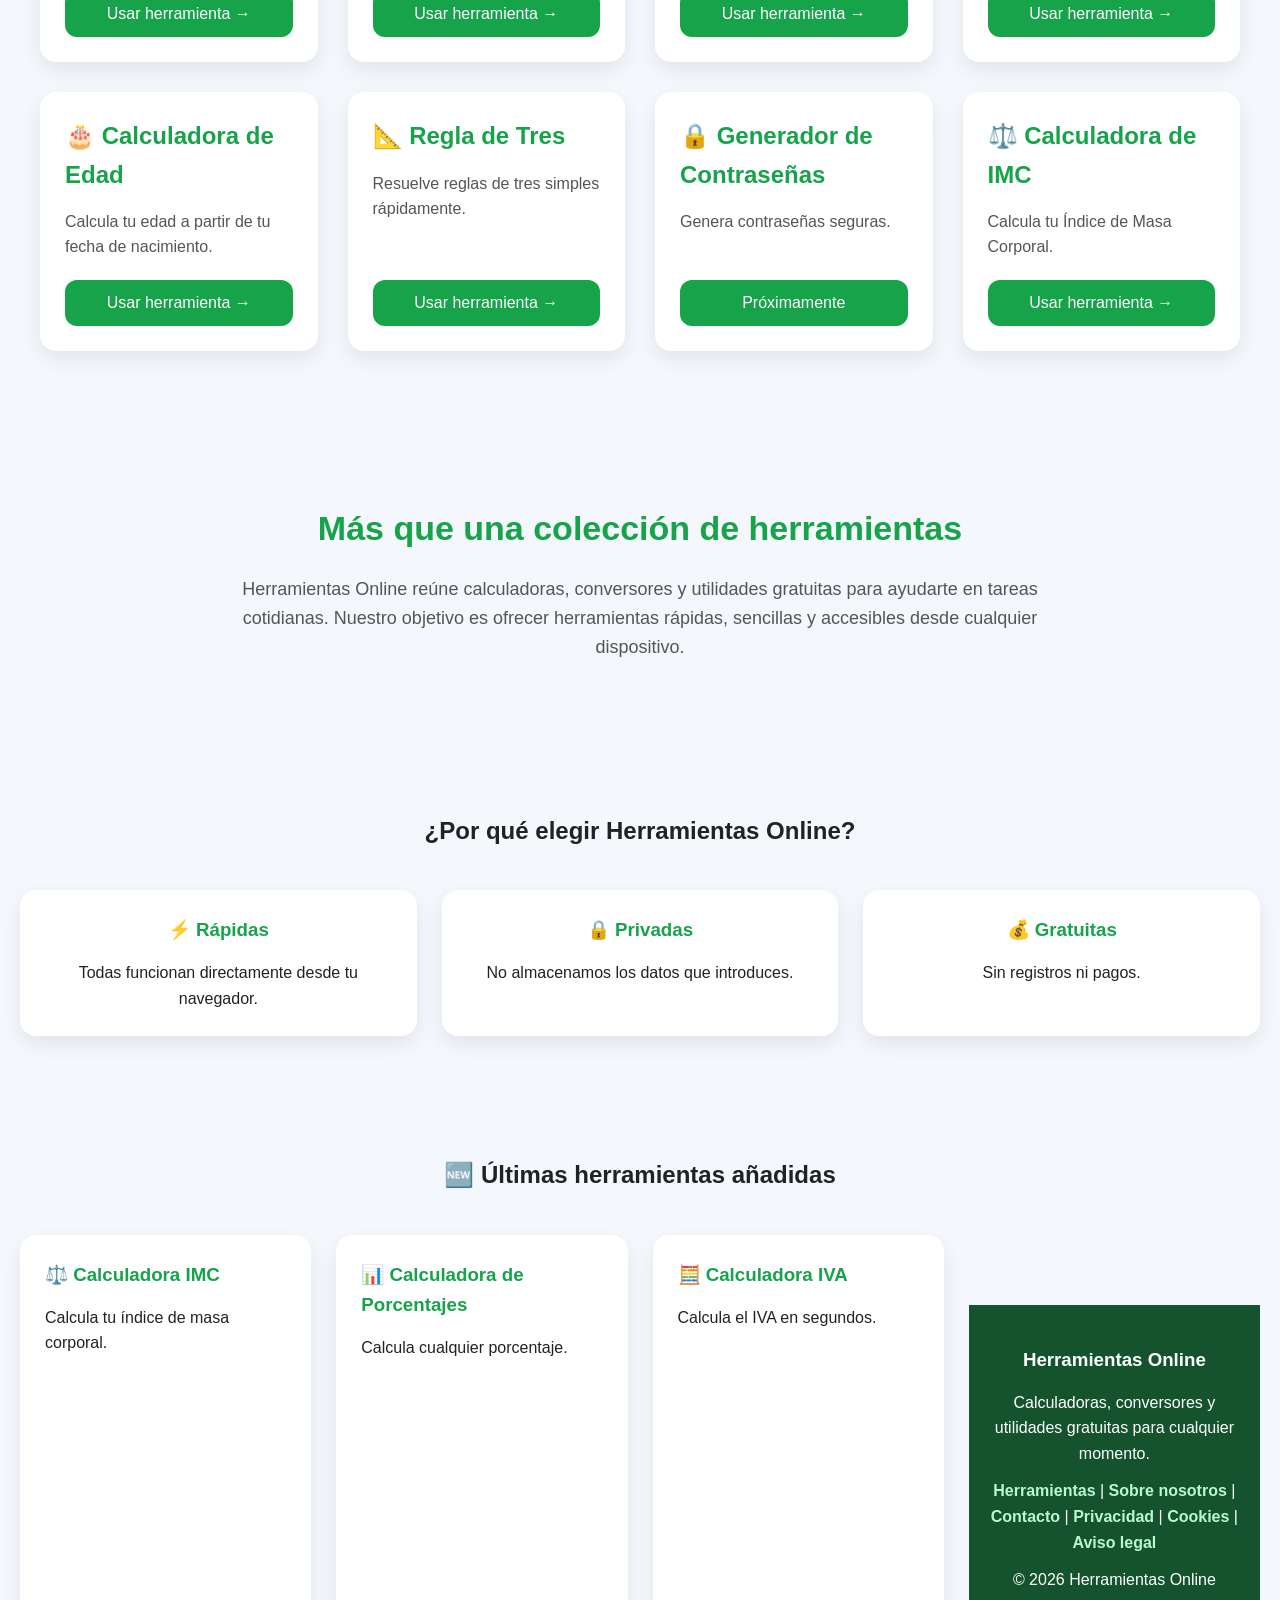
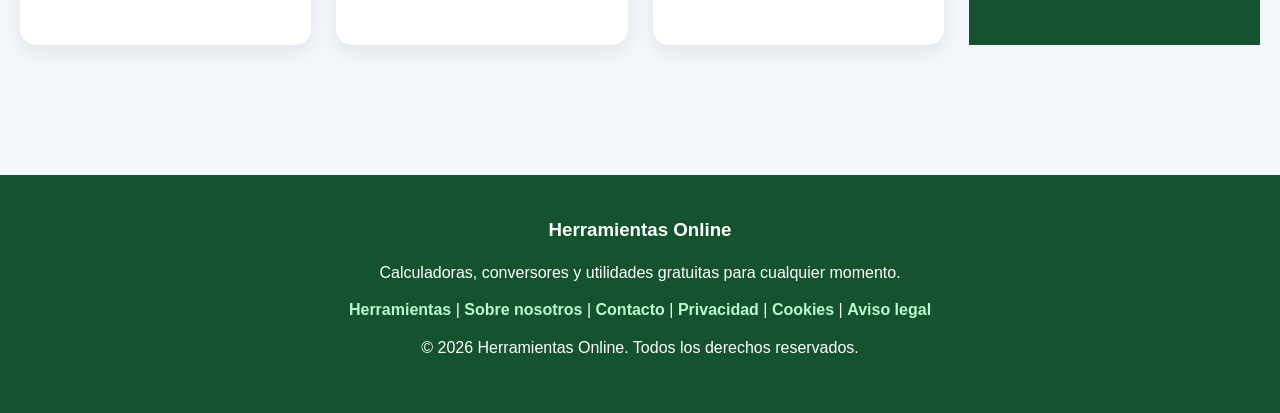
==== commit f036d5f6: "Update index.html" ====
--- a/index.html
+++ b/index.html
@@ -332,7 +332,7 @@
 
 </nav>
 
-<p>© 2026 Herramientas Online. Todos los derechos reservados.</p>
+<p>© <span id="year"></span> Herramientas Online. Todos los derechos reservados.</p>
 
 </footer>
 
--- a/style.css
+++ b/style.css
@@ -1,465 +1,776 @@
+/* =======================================================
+   RESET
+======================================================= */
+
 *{
     margin:0;
     padding:0;
     box-sizing:border-box;
 }
 
+/* =======================================================
+   VARIABLES
+======================================================= */
+
+:root{
+
+    --verde:#16a34a;
+    --verde-hover:#15803d;
+
+    --azul:#2563eb;
+    --azul-hover:#1d4ed8;
+
+    --gris:#555;
+    --texto:#222;
+
+    --fondo:#f4f7fb;
+    --blanco:#ffffff;
+
+    --radio:16px;
+
+    --sombra:0 8px 20px rgba(0,0,0,.08);
+
+}
+
+/* =======================================================
+   BODY
+======================================================= */
+
 body{
+
     font-family:Arial,Helvetica,sans-serif;
-    background:#f4f7fb;
-    color:#222;
-}
-
-nav{
-    background:#1d4ed8;
-    color:#fff;
-    padding:18px 40px;
+
+    background:var(--fondo);
+
+    color:var(--texto);
+
+    line-height:1.6;
+
+}
+
+/* =======================================================
+   ENLACES
+======================================================= */
+
+a{
+
+    text-decoration:none;
+
+}
+
+/* =======================================================
+   NAVBAR
+======================================================= */
+
+.navbar{
+
     position:sticky;
+
     top:0;
+
+    z-index:1000;
+
+    display:flex;
+
+    justify-content:space-between;
+
+    align-items:center;
+
+    padding:15px 40px;
+
+    background:var(--azul);
+
+    box-shadow:0 2px 12px rgba(0,0,0,.12);
+
+    flex-wrap:wrap;
+
 }
 
 .logo{
+
+    display:flex;
+
+    align-items:center;
+
+    gap:12px;
+
     font-size:24px;
+
     font-weight:bold;
-}
+
+    color:white;
+
+}
+
+.logo img{
+
+    width:120px;
+
+    height:auto;
+
+}
+
+.menu{
+
+    display:flex;
+
+    list-style:none;
+
+    gap:25px;
+
+}
+
+.menu a{
+
+    color:white;
+
+    font-weight:bold;
+
+    transition:.3s;
+
+}
+
+.menu a:hover{
+
+    color:#bbf7d0;
+
+}
+
+/* =======================================================
+   HERO
+======================================================= */
 
 .hero{
+
     text-align:center;
-    padding:80px 20px;
+
+    padding:90px 20px;
+
 }
 
 .hero h1{
-    font-size:38px;
+
+    font-size:48px;
+
+    margin-bottom:20px;
+
+    line-height:1.2;
+
+}
+
+.hero p{
+
+    font-size:20px;
+
+    color:var(--gris);
+
+    max-width:850px;
+
+    margin:auto;
+
+    margin-bottom:35px;
+
+}
+
+/* =======================================================
+   BOTONES
+======================================================= */
+
+button{
+
+    background:var(--verde);
+
+    color:white;
+
+    border:none;
+
+    padding:14px 24px;
+
+    border-radius:12px;
+
+    cursor:pointer;
+
+    font-size:16px;
+
+    transition:.3s;
+
+}
+
+button:hover{
+
+    background:var(--verde-hover);
+
+    transform:translateY(-2px);
+
+}
+
+/* =======================================================
+   BOTONES HERO
+======================================================= */
+
+.hero-buttons{
+
+    display:flex;
+
+    justify-content:center;
+
+    gap:20px;
+
+    margin:30px 0;
+
+    flex-wrap:wrap;
+
+}
+
+/* =======================================================
+   BUSCADOR
+======================================================= */
+
+#buscar{
+
+    width:90%;
+
+    max-width:650px;
+
+    padding:16px;
+
+    border-radius:12px;
+
+    border:1px solid #ddd;
+
+    font-size:17px;
+
+    outline:none;
+
+    transition:.3s;
+
+}
+
+#buscar:focus{
+
+    border-color:var(--verde);
+
+    box-shadow:0 0 10px rgba(22,163,74,.2);
+
+}
+
+/* =======================================================
+   CATEGORÍAS
+======================================================= */
+
+.categorias{
+
+    display:flex;
+
+    justify-content:center;
+
+    flex-wrap:wrap;
+
+    gap:15px;
+
+    margin:35px 0;
+
+}
+
+.categoria{
+
+    background:var(--verde);
+
+    color:white;
+
+    border-radius:30px;
+
+    padding:12px 22px;
+
+    transition:.3s;
+
+}
+
+.categoria:hover{
+
+    background:var(--verde-hover);
+
+    transform:scale(1.05);
+
+}
+
+/* =======================================================
+   GRID PRINCIPAL
+======================================================= */
+
+.grid{
+
+    display:grid;
+
+    grid-template-columns:repeat(auto-fit,minmax(270px,1fr));
+
+    gap:30px;
+
+    padding:60px 40px;
+
+}
+/* =======================================================
+   TARJETAS
+======================================================= */
+
+.card{
+
+    background:var(--blanco);
+
+    border-radius:var(--radio);
+
+    box-shadow:var(--sombra);
+
+    padding:25px;
+
+    display:flex;
+
+    flex-direction:column;
+
+    justify-content:space-between;
+
+    min-height:230px;
+
+    transition:.3s;
+
+}
+
+.card:hover{
+
+    transform:translateY(-8px);
+
+    box-shadow:0 16px 35px rgba(0,0,0,.15);
+
+}
+
+.card h2{
+
+    color:var(--verde);
+
     margin-bottom:15px;
-    line-height:1.2;
+
+    font-size:24px;
+
+}
+
+.card p{
+
+    color:var(--gris);
+
+    margin-bottom:20px;
+
+    flex:1;
+
+}
+
+.card button{
+
+    width:100%;
+
+}
+
+/* =======================================================
+   ESTADÍSTICAS
+======================================================= */
+
+.estadisticas{
+
+    display:flex;
+
+    justify-content:center;
+
+    gap:30px;
+
+    flex-wrap:wrap;
+
+    padding:20px;
+
+    margin:30px 0 60px;
+
+}
+
+.dato{
+
+    background:var(--blanco);
+
+    width:180px;
+
+    padding:25px;
+
+    text-align:center;
+
+    border-radius:var(--radio);
+
+    box-shadow:var(--sombra);
+
+    transition:.3s;
+
+}
+
+.dato:hover{
+
+    transform:translateY(-5px);
+
+}
+
+.dato h2{
+
+    font-size:42px;
+
+    color:var(--verde);
+
+}
+
+.dato p{
+
+    margin-top:10px;
+
+    color:var(--gris);
+
+}
+
+/* =======================================================
+   PRESENTACIÓN
+======================================================= */
+
+.presentacion{
+
+    max-width:900px;
+
+    margin:70px auto;
+
+    padding:20px;
+
+    text-align:center;
+
+}
+
+.presentacion h2{
+
+    font-size:34px;
+
+    color:var(--verde);
+
+    margin-bottom:20px;
+
+}
+
+.presentacion p{
+
+    font-size:18px;
+
+    color:var(--gris);
+
+}
+
+/* =======================================================
+   VENTAJAS
+======================================================= */
+
+.ventajas{
+
+    padding:60px 20px;
+
+    text-align:center;
+
+}
+
+.ventajas-grid{
+
+    display:grid;
+
+    grid-template-columns:repeat(auto-fit,minmax(260px,1fr));
+
+    gap:25px;
+
+    margin-top:40px;
+
+}
+
+.ventaja{
+
+    background:var(--blanco);
+
+    padding:25px;
+
+    border-radius:var(--radio);
+
+    box-shadow:var(--sombra);
+
+    transition:.3s;
+
+}
+
+.ventaja:hover{
+
+    transform:translateY(-6px);
+
+}
+
+.ventaja h3{
+
+    color:var(--verde);
+
+    margin-bottom:15px;
+
+}
+
+/* =======================================================
+   ÚLTIMAS HERRAMIENTAS
+======================================================= */
+
+.ultimas{
+
+    padding:60px 20px;
+
+}
+
+.ultimas h2{
+
+    text-align:center;
+
+    margin-bottom:40px;
+
+}
+
+.ultimas-grid{
+
+    display:grid;
+
+    grid-template-columns:repeat(auto-fit,minmax(260px,1fr));
+
+    gap:25px;
+
+}
+
+.ultima-card{
+
+    background:var(--blanco);
+
+    border-radius:var(--radio);
+
+    box-shadow:var(--sombra);
+
+    padding:25px;
+
+    color:var(--texto);
+
+    transition:.3s;
+
+}
+
+.ultima-card:hover{
+
+    transform:translateY(-8px);
+
+}
+
+.ultima-card h3{
+
+    color:var(--verde);
+
+    margin-bottom:15px;
+
+}
+
+/* =======================================================
+   LISTAS
+======================================================= */
+
+section ul{
+
+    list-style:none;
+
+    margin-top:20px;
+
+}
+
+section ul li{
+
+    margin:12px 0;
+
+}
+
+section ul li a{
+
+    color:var(--verde);
+
+    font-weight:bold;
+
+    font-size:20px;
+
+}
+
+section ul li a:hover{
+
+    text-decoration:underline;
+
+}
+
+/* =======================================================
+   FOOTER
+======================================================= */
+
+footer{
+
+    margin-top:70px;
+
+    background:#14532d;
+
+    color:white;
+
+    text-align:center;
+
+    padding:40px 20px;
+
+}
+
+footer h3{
+
+    margin-bottom:15px;
+
+}
+
+footer p{
+
+    margin:12px 0;
+
+}
+
+footer a{
+
+    color:#bbf7d0;
+
+    font-weight:bold;
+
+}
+
+footer a:hover{
+
+    text-decoration:underline;
+
+}
+
+/* =======================================================
+   BOTÓN SUBIR
+======================================================= */
+
+#subir{
+
+    display:none;
+
+    position:fixed;
+
+    right:25px;
+
+    bottom:25px;
+
+    width:55px;
+
+    height:55px;
+
+    border-radius:50%;
+
+    background:var(--verde);
+
+    color:white;
+
+    border:none;
+
+    cursor:pointer;
+
+    font-size:22px;
+
+    box-shadow:0 6px 16px rgba(0,0,0,.25);
+
+    transition:.3s;
+
+}
+
+#subir:hover{
+
+    background:var(--verde-hover);
+
+    transform:scale(1.1);
+
+}
+
+/* =======================================================
+   RESPONSIVE
+======================================================= */
+
+@media(max-width:768px){
+
+.navbar{
+
+    flex-direction:column;
+
+    gap:20px;
+
+    padding:20px;
+
+}
+
+.menu{
+
+    justify-content:center;
+
+    flex-wrap:wrap;
+
+    gap:15px;
+
+}
+
+.logo{
+
+    flex-direction:column;
+
+    text-align:center;
+
+}
+
+.logo img{
+
+    width:90px;
+
+}
+
+.hero{
+
+    padding:70px 20px;
+
+}
+
+.hero h1{
+
+    font-size:34px;
+
 }
 
 .hero p{
-    font-size:20px;
-    color:#555;
-    margin-bottom:30px;
-}
-
-#buscar{
-    width:90%;
-    max-width:600px;
-    padding:15px;
+
     font-size:18px;
-    border-radius:10px;
-    border:1px solid #ccc;
+
 }
 
 .grid{
-    display:grid;
-    grid-template-columns:repeat(auto-fit,minmax(260px,1fr));
-    gap:25px;
-    padding:50px;
+
+    padding:25px;
+
 }
 
 .card{
-background:#fff;
-border-radius:18px;
-padding:25px;
-box-shadow:0 8px 20px rgba(0,0,0,.08);
-transition:.3s;
-display:flex;
-flex-direction:column;
-justify-content:space-between;
-min-height:220px;
-}
-
-.card:hover{
-transform:translateY(-8px);
-box-shadow:0 15px 30px rgba(0,0,0,.15);
-}
-
-.card h2{
-    margin-bottom:15px;
-}
-.ventajas{
-padding:60px 20px;
-text-align:center;
-}
-
-.ventajas-grid{
-display:grid;
-grid-template-columns:repeat(auto-fit,minmax(250px,1fr));
-gap:25px;
-margin-top:40px;
-}
-
-.ventaja{
-background:white;
-padding:25px;
-border-radius:15px;
-box-shadow:0 8px 20px rgba(0,0,0,.08);
-}
-
-.ventaja h3{
-color:#16a34a;
-margin-bottom:15px;
-}
-.card p{
-    color:#666;
-    margin-bottom:20px;
-}
-
-button{
-    background:#2563eb;
-    color:white;
-    border:none;
-    padding:12px 20px;
-    border-radius:8px;
-    cursor:pointer;
-}
-.card button{
-width:100%;
-padding:14px;
-margin-top:20px;
-background:#16a34a;
-color:white;
-border:none;
-border-radius:10px;
-font-size:16px;
-cursor:pointer;
-transition:.3s;
-}
-
-.card button:hover{
-background:#15803d;
-}
-button:hover{
-    background:#1d4ed8;
-}
-
-footer{
-    text-align:center;
-    padding:40px;
-    color:#666;
-}
-
-@media(max-width:768px){
-    .hero h1{
-        font-size:34px;
-    }
-
-    .hero p{
-        font-size:18px;
-    }
-
-    .grid{
-        padding:20px;
-    }
-}
-.logo{
-    display:flex;
-    align-items:center;
-    gap:12px;
-    font-size:24px;
-    font-weight:bold;
-}
-
-.logo img{
-    width:120px;
-    height:auto;
-}
-.navbar{
-display:flex;
-justify-content:space-between;
-align-items:center;
-padding:15px 40px;
-background:#1d4ed8;
-flex-wrap:wrap;
-position: sticky;
-top: 0;
-z-index: 1000;
-box-shadow: 0 2px 10px rgba(0,0,0,.08);
-}
-
-.menu{
-display:flex;
-list-style:none;
-gap:20px;
-}
-
-.menu a{
-color:white;
-text-decoration:none;
-font-weight:bold;
-transition:.3s;
-}
-
-.menu a:hover{
-color:#9be15d;
-}
-
-@media(max-width:768px){
-
-.navbar{
-flex-direction:column;
-gap:15px;
-}
-
-.menu{
-flex-wrap:wrap;
-justify-content:center;
-}
-
-}
-.footer-links{
-
-display:flex;
-
-justify-content:center;
-
-flex-wrap:wrap;
-
-gap:20px;
-
-margin-top:20px;
-
-}
-
-.footer-links a{
-
-text-decoration:none;
-
-color:#2563eb;
-
-font-weight:bold;
-
-}
-
-.footer-links a:hover{
-
-text-decoration:underline;
-
-}
-.categorias{
-
-display:flex;
-
-justify-content:center;
-
-flex-wrap:wrap;
-
-gap:15px;
-
-margin:25px 0;
-
-}
-
-.categoria{
-
-background:#16a34a;
-
-color:white;
-
-border:none;
-
-padding:12px 18px;
-
-border-radius:30px;
-
-font-size:16px;
-
-cursor:pointer;
-
-transition:.3s;
-
-}
-
-.categoria:hover{
-
-transform:scale(1.05);
-
-background:#15803d;
-
-}
-.estadisticas{
-
-display:flex;
-justify-content:center;
-gap:40px;
-margin:50px 20px;
-flex-wrap:wrap;
+
+    min-height:auto;
 
 }
 
 .dato{
 
-background:white;
-padding:25px;
-width:180px;
-text-align:center;
-border-radius:15px;
-box-shadow:0 8px 20px rgba(0,0,0,.08);
-
-}
-
-.dato h2{
-
-font-size:42px;
-color:#16a34a;
-
-}
-
-.dato p{
-
-margin-top:10px;
-color:#555;
-
-}
-.hero-buttons{
-
-display:flex;
-justify-content:center;
-gap:20px;
-margin:30px 0;
-flex-wrap:wrap;
-
-}
-
-.hero-buttons button{
-
-padding:15px 25px;
-font-size:17px;
-border-radius:12px;
-
-}
-.ultimas{
-padding:60px 20px;
-}
-
-.ultimas h2{
-text-align:center;
-margin-bottom:40px;
-}
-
-.ultimas-grid{
-display:grid;
-grid-template-columns:repeat(auto-fit,minmax(260px,1fr));
-gap:25px;
-}
-
-.ultima-card{
-background:white;
-padding:25px;
-border-radius:15px;
-box-shadow:0 8px 20px rgba(0,0,0,.08);
-text-decoration:none;
-color:#222;
-transition:.3s;
-}
-
-.ultima-card:hover{
-transform:translateY(-8px);
-}
-
-.ultima-card h3{
-color:#16a34a;
-margin-bottom:15px;
-}
-.presentacion{
-
-max-width:900px;
-margin:60px auto;
-padding:20px;
-text-align:center;
-line-height:1.8;
-
-}
-
-.presentacion h2{
-
-font-size:34px;
-margin-bottom:20px;
-color:#16a34a;
-
-}
-
-.presentacion p{
-
-font-size:18px;
-color:#555;
-
-}
-footer{
-margin-top:60px;
-padding:40px 20px;
-text-align:center;
-background:#111827;
-color:white;
-}
-
-footer a{
-color:#22c55e;
-text-decoration:none;
-}
-
-footer a:hover{
-text-decoration:underline;
-}
-#subir{
-display:none;
-position:fixed;
-bottom:20px;
-right:20px;
-background:#16a34a;
-color:white;
-border:none;
-width:50px;
-height:50px;
-border-radius:50%;
-font-size:20px;
-cursor:pointer;
-box-shadow:0 4px 12px rgba(0,0,0,.2);
-}
-
-#subir:hover{
-background:#15803d;
-}
-footer{
-background:#14532d;
-color:white;
-padding:30px 20px;
-text-align:center;
-margin-top:50px;
-}
-
-footer h3{
-margin-bottom:10px;
-}
-
-footer p{
-margin:10px 0;
-}
-
-footer a{
-color:#86efac;
-text-decoration:none;
-}
-
-footer a:hover{
-text-decoration:underline;
-}
-section ul{
-    list-style:none;
-    padding:0;
-    margin:20px 0;
-}
-
-section ul li{
-    margin:12px 0;
-}
-
-section ul li a{
-    text-decoration:none;
-    color:#16a34a;
-    font-weight:bold;
-    font-size:20px;
-}
-
-section ul li a:hover{
-    text-decoration:underline;
-}
+    width:100%;
+
+    max-width:250px;
+
+}
+
+}
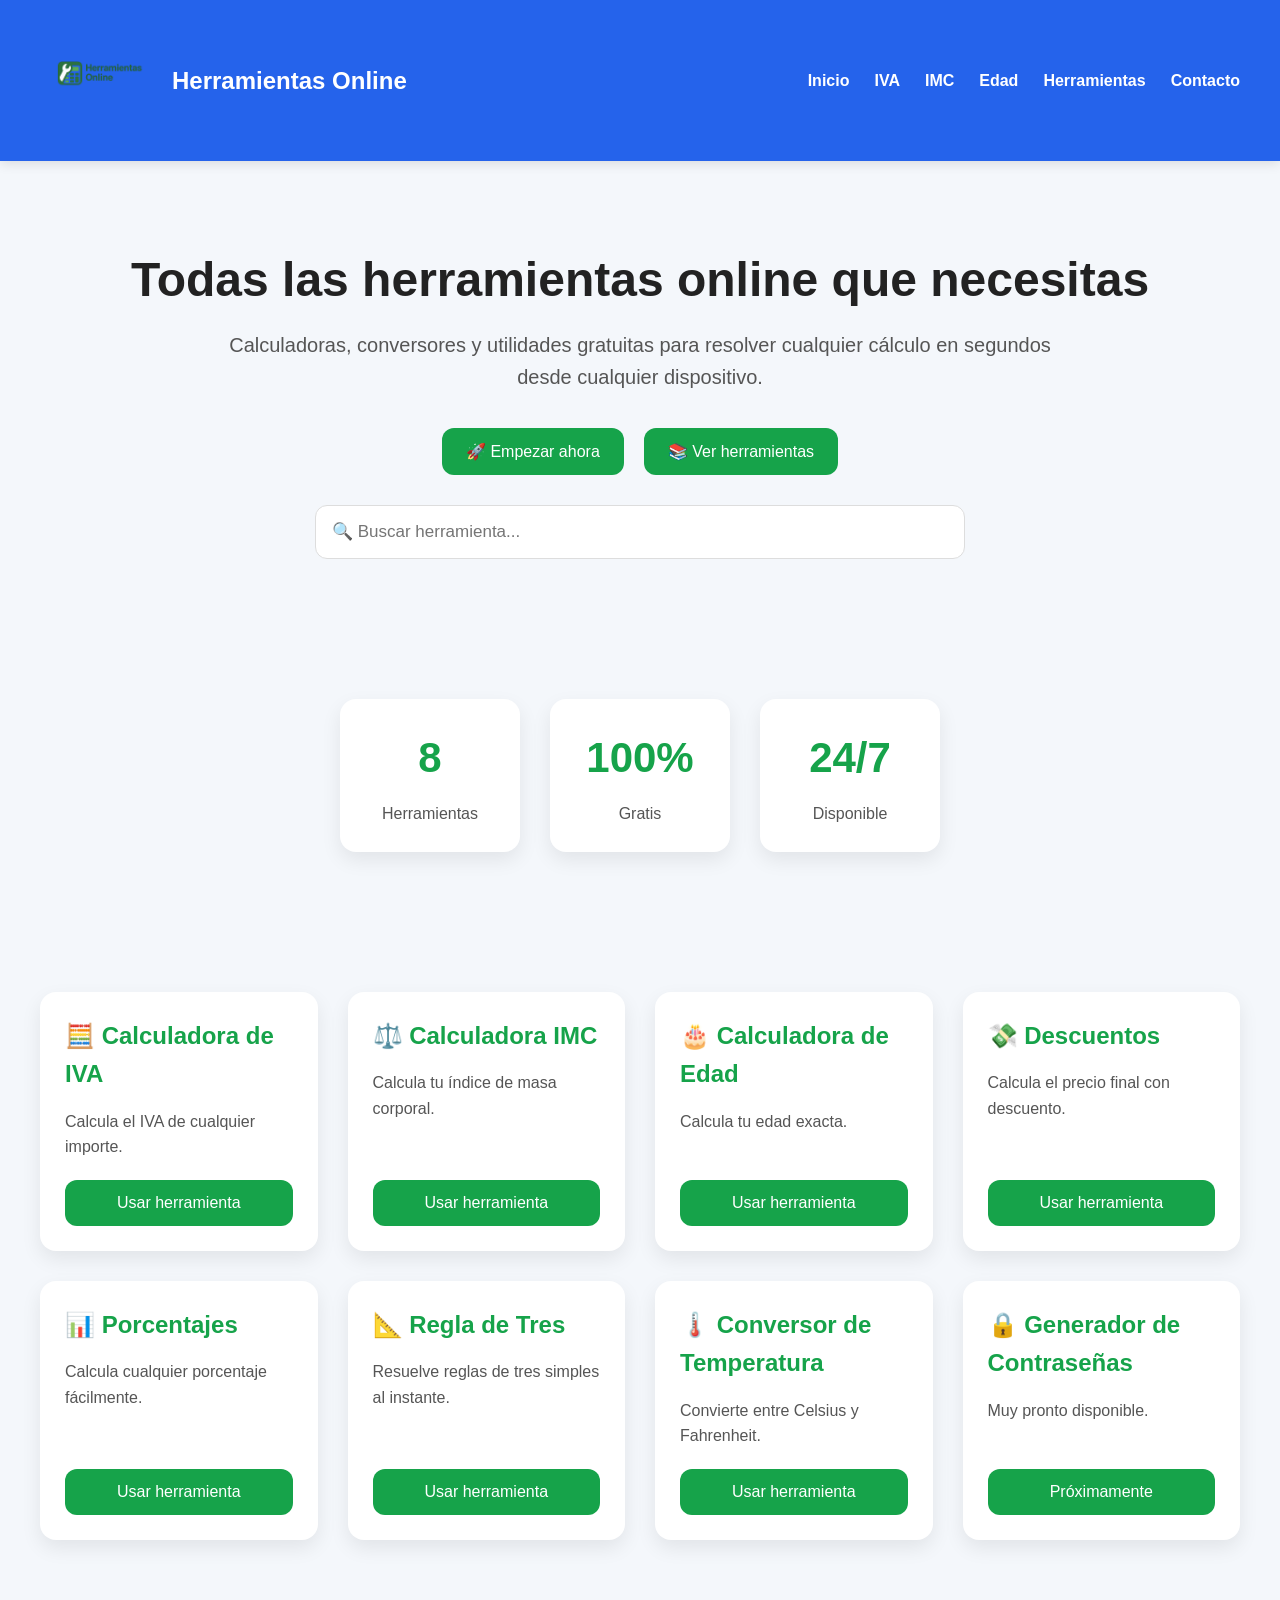
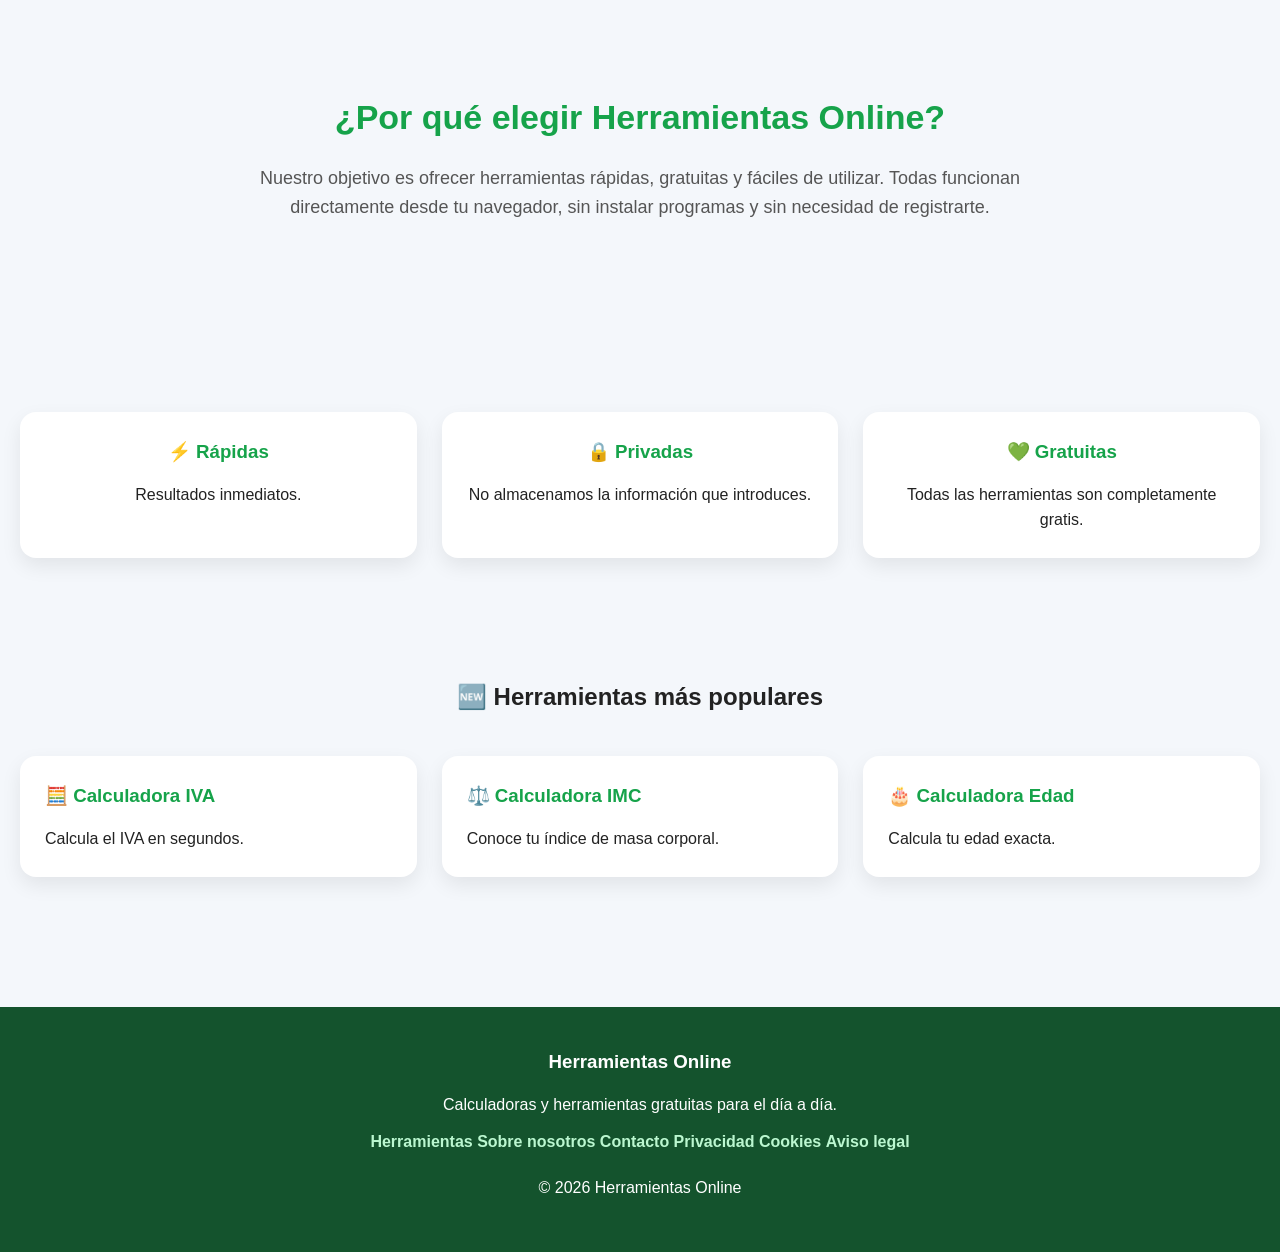
==== commit 705528a2: "Update index.html" ====
--- a/index.html
+++ b/index.html
@@ -1,6 +1,5 @@
 <!DOCTYPE html>
 <html lang="es">
-
 <head>
 
 <meta charset="UTF-8">
@@ -8,17 +7,44 @@
 
 <title>Herramientas Online | Calculadoras y Conversores Gratis</title>
 
-<meta name="description" content="Calculadoras, conversores y herramientas online gratuitas. Calcula IVA, IMC, porcentajes, descuentos, edad y mucho más desde cualquier dispositivo.">
-
-<meta name="theme-color" content="#22c55e">
-
+<meta name="description" content="Calculadoras online gratuitas de IVA, IMC, Edad, Porcentajes, Descuentos, Regla de Tres y Conversores. Rápidas, fáciles y sin registro.">
+
+<meta name="keywords" content="calculadora IVA, calculadora IMC, calculadora edad, porcentajes, descuentos, regla de tres, herramientas online">
+
+<meta name="author" content="Herramientas Online">
+
+<meta name="robots" content="index, follow">
+
+<link rel="canonical" href="https://gabi20grs23-maker.github.io/herramientas-online/">
+
+<meta property="og:type" content="website">
 <meta property="og:title" content="Herramientas Online">
-<meta property="og:description" content="Calculadoras y herramientas online gratuitas.">
-<meta property="og:type" content="website">
-
-<link rel="icon" href="favicon.png" type="image/png">
+<meta property="og:description" content="Calculadoras y herramientas gratuitas.">
+<meta property="og:image" content="logo.png">
+
+<meta property="og:url" content="https://gabi20grs23-maker.github.io/herramientas-online/">
+
+<meta name="twitter:card" content="summary_large_image">
+
+<link rel="icon" href="favicon.png">
+
 <link rel="stylesheet" href="style.css">
 
+<script type="application/ld+json">
+{
+ "@context":"https://schema.org",
+ "@type":"WebSite",
+ "name":"Herramientas Online",
+ "url":"https://gabi20grs23-maker.github.io/herramientas-online/",
+ "description":"Calculadoras y herramientas online gratuitas.",
+ "potentialAction":{
+ "@type":"SearchAction",
+ "target":"https://gabi20grs23-maker.github.io/herramientas-online/?q={search_term_string}",
+ "query-input":"required name=search_term_string"
+ }
+}
+</script>
+
 </head>
 
 <body>
@@ -28,7 +54,9 @@
 <div class="logo">
 
 <a href="index.html">
-<img src="logo.png" alt="Logo Herramientas Online">
+
+<img src="logo.png" alt="Herramientas Online">
+
 </a>
 
 <span>Herramientas Online</span>
@@ -37,13 +65,17 @@
 
 <ul class="menu">
 
-<li><a href="index.html">🏠 Inicio</a></li>
-
-<li><a href="todas-las-herramientas.html">🛠 Herramientas</a></li>
-
-<li><a href="sobre-nosotros.html">ℹ️ Sobre nosotros</a></li>
-
-<li><a href="contacto.html">📩 Contacto</a></li>
+<li><a href="index.html">Inicio</a></li>
+
+<li><a href="calculadora-iva.html">IVA</a></li>
+
+<li><a href="calculadora-imc.html">IMC</a></li>
+
+<li><a href="calculadora-edad.html">Edad</a></li>
+
+<li><a href="todas-las-herramientas.html">Herramientas</a></li>
+
+<li><a href="contacto.html">Contacto</a></li>
 
 </ul>
 
@@ -54,13 +86,17 @@
 <h1>Todas las herramientas online que necesitas</h1>
 
 <p>
-Calculadoras, conversores y utilidades gratuitas para ayudarte en tu día a día. Sin registros, sin descargas y totalmente gratis.
+Calculadoras, conversores y utilidades gratuitas para resolver cualquier cálculo en segundos desde cualquier dispositivo.
 </p>
 
 <div class="hero-buttons">
 
 <a href="#herramientas">
 <button>🚀 Empezar ahora</button>
+</a>
+
+<a href="todas-las-herramientas.html">
+<button>📚 Ver herramientas</button>
 </a>
 
 </div>
@@ -68,49 +104,9 @@
 <input
 type="text"
 id="buscar"
-placeholder="🔍 Buscar una herramienta...">
+placeholder="🔍 Buscar herramienta...">
 
 </header>
-
-<section class="destacadas">
-
-<h2>⭐ Herramientas destacadas</h2>
-
-<div class="categorias">
-
-<button class="categoria">🧮 Calculadoras</button>
-
-<button class="categoria">📏 Conversores</button>
-
-<button class="categoria">🔒 Generadores</button>
-
-<button class="categoria">📅 Fecha y hora</button>
-
-</div>
-
-<section class="populares">
-
-<h2>🔥 Herramientas populares</h2>
-
-<ul>
-
-<li><a href="calculadora-iva.html">🧮 Calculadora de IVA</a></li>
-
-<li><a href="calculadora-porcentajes.html">📊 Calculadora de Porcentajes</a></li>
-
-<li><a href="calculadora-imc.html">⚖️ Calculadora de IMC</a></li>
-
-<li><a href="calculadora-edad.html">🎂 Calculadora de Edad</a></li>
-
-</ul>
-
-<p>
-Estas son las herramientas más utilizadas por nuestros usuarios.
-</p>
-
-</section>
-
-</section>
 
 <section class="estadisticas">
 
@@ -121,143 +117,127 @@
 
 <div class="dato">
 <h2>100%</h2>
-<p>Gratuitas</p>
+<p>Gratis</p>
 </div>
 
 <div class="dato">
 <h2>24/7</h2>
-<p>Disponibles</p>
-</div>
-
-</section>
-
-<section class="grid" id="herramientas">
-
-<div class="card">
-
-<h2>💸 Calculadora de Descuentos</h2>
-
-<p>Calcula el precio final tras aplicar un descuento.</p>
+<p>Disponible</p>
+</div>
+
+</section>
+
+<section id="herramientas" class="grid">
+
+<div class="card">
+<h2>🧮 Calculadora de IVA</h2>
+<p>Calcula el IVA de cualquier importe.</p>
+
+<a href="calculadora-iva.html">
+<button>Usar herramienta</button>
+</a>
+
+</div>
+
+<div class="card">
+<h2>⚖️ Calculadora IMC</h2>
+<p>Calcula tu índice de masa corporal.</p>
+
+<a href="calculadora-imc.html">
+<button>Usar herramienta</button>
+</a>
+
+</div>
+
+<div class="card">
+<h2>🎂 Calculadora de Edad</h2>
+<p>Calcula tu edad exacta.</p>
+
+<a href="calculadora-edad.html">
+<button>Usar herramienta</button>
+</a>
+
+</div>
+
+<div class="card">
+<h2>💸 Descuentos</h2>
+<p>Calcula el precio final con descuento.</p>
 
 <a href="calculadora-descuentos.html">
-<button>Usar herramienta →</button>
-</a>
-
-</div>
-
-<div class="card">
-
-<h2>🧮 Calculadora de IVA</h2>
-
-<p>Calcula el IVA de cualquier producto.</p>
-
-<a href="calculadora-iva.html">
-<button>Usar herramienta →</button>
-</a>
-
-</div>
-
-<div class="card">
-
-<h2>📊 Calculadora de Porcentajes</h2>
-
-<p>Calcula aumentos y descuentos fácilmente.</p>
+<button>Usar herramienta</button>
+</a>
+
+</div>
+<div class="card">
+<h2>📊 Porcentajes</h2>
+<p>Calcula cualquier porcentaje fácilmente.</p>
 
 <a href="calculadora-porcentajes.html">
-<button>Usar herramienta →</button>
-</a>
-
-</div>
-
-<div class="card">
-
+<button>Usar herramienta</button>
+</a>
+
+</div>
+
+<div class="card">
+<h2>📐 Regla de Tres</h2>
+<p>Resuelve reglas de tres simples al instante.</p>
+
+<a href="calculadora-regla-de-tres.html">
+<button>Usar herramienta</button>
+</a>
+
+</div>
+
+<div class="card">
 <h2>🌡️ Conversor de Temperatura</h2>
-
-<p>Convierte entre grados Celsius y Fahrenheit.</p>
+<p>Convierte entre Celsius y Fahrenheit.</p>
 
 <a href="conversor-temperatura.html">
-<button>Usar herramienta →</button>
-</a>
-
-</div>
-
-<div class="card">
-
-<h2>🎂 Calculadora de Edad</h2>
-
-<p>Calcula tu edad a partir de tu fecha de nacimiento.</p>
-
-<a href="calculadora-edad.html">
-<button>Usar herramienta →</button>
-</a>
-
-</div>
-
-<div class="card">
-
-<h2>📐 Regla de Tres</h2>
-
-<p>Resuelve reglas de tres simples rápidamente.</p>
-
-<a href="calculadora-regla-de-tres.html">
-<button>Usar herramienta →</button>
-</a>
-
-</div>
-
-<div class="card">
-
+<button>Usar herramienta</button>
+</a>
+
+</div>
+
+<div class="card">
 <h2>🔒 Generador de Contraseñas</h2>
-
-<p>Genera contraseñas seguras.</p>
+<p>Muy pronto disponible.</p>
 
 <button disabled>Próximamente</button>
 
 </div>
 
-<div class="card">
-
-<h2>⚖️ Calculadora de IMC</h2>
-
-<p>Calcula tu Índice de Masa Corporal.</p>
-
-<a href="calculadora-imc.html">
-<button>Usar herramienta →</button>
-</a>
-
-</div>
-
 </section>
 
 <section class="presentacion">
 
-<h2>Más que una colección de herramientas</h2>
+<h2>¿Por qué elegir Herramientas Online?</h2>
 
 <p>
-Herramientas Online reúne calculadoras, conversores y utilidades gratuitas para ayudarte en tareas cotidianas. Nuestro objetivo es ofrecer herramientas rápidas, sencillas y accesibles desde cualquier dispositivo.
+
+Nuestro objetivo es ofrecer herramientas rápidas, gratuitas y fáciles de utilizar.
+Todas funcionan directamente desde tu navegador, sin instalar programas y sin necesidad de registrarte.
+
 </p>
 
 </section>
 
 <section class="ventajas">
-
-<h2>¿Por qué elegir Herramientas Online?</h2>
 
 <div class="ventajas-grid">
 
 <div class="ventaja">
 <h3>⚡ Rápidas</h3>
-<p>Todas funcionan directamente desde tu navegador.</p>
+<p>Resultados inmediatos.</p>
 </div>
 
 <div class="ventaja">
 <h3>🔒 Privadas</h3>
-<p>No almacenamos los datos que introduces.</p>
+<p>No almacenamos la información que introduces.</p>
 </div>
 
 <div class="ventaja">
-<h3>💰 Gratuitas</h3>
-<p>Sin registros ni pagos.</p>
+<h3>💚 Gratuitas</h3>
+<p>Todas las herramientas son completamente gratis.</p>
 </div>
 
 </div>
@@ -266,147 +246,120 @@
 
 <section class="ultimas">
 
-<h2>🆕 Últimas herramientas añadidas</h2>
+<h2>🆕 Herramientas más populares</h2>
 
 <div class="ultimas-grid">
-
-<a href="calculadora-imc.html" class="ultima-card">
-<h3>⚖️ Calculadora IMC</h3>
-<p>Calcula tu índice de masa corporal.</p>
-</a>
-
-<a href="calculadora-porcentajes.html" class="ultima-card">
-<h3>📊 Calculadora de Porcentajes</h3>
-<p>Calcula cualquier porcentaje.</p>
-</a>
 
 <a href="calculadora-iva.html" class="ultima-card">
 <h3>🧮 Calculadora IVA</h3>
 <p>Calcula el IVA en segundos.</p>
 </a>
 
+<a href="calculadora-imc.html" class="ultima-card">
+<h3>⚖️ Calculadora IMC</h3>
+<p>Conoce tu índice de masa corporal.</p>
+</a>
+
+<a href="calculadora-edad.html" class="ultima-card">
+<h3>🎂 Calculadora Edad</h3>
+<p>Calcula tu edad exacta.</p>
+</a>
+
+</div>
+
+</section>
+
 <footer>
 
 <h3>Herramientas Online</h3>
 
 <p>
-Calculadoras, conversores y utilidades gratuitas para cualquier momento.
+Calculadoras y herramientas gratuitas para el día a día.
 </p>
 
-<p>
-<a href="todas-las-herramientas.html">Herramientas</a> |
-<a href="sobre-nosotros.html">Sobre nosotros</a> |
-<a href="contacto.html">Contacto</a> |
-<a href="privacidad.html">Privacidad</a> |
-<a href="cookies.html">Cookies</a> |
+<div class="footer-links">
+
+<a href="todas-las-herramientas.html">Herramientas</a>
+
+<a href="sobre-nosotros.html">Sobre nosotros</a>
+
+<a href="contacto.html">Contacto</a>
+
+<a href="privacidad.html">Privacidad</a>
+
+<a href="cookies.html">Cookies</a>
+
 <a href="aviso-legal.html">Aviso legal</a>
+
+</div>
+
+<p style="margin-top:20px;">
+© 2026 Herramientas Online
 </p>
 
-<p>© 2026 Herramientas Online</p>
-
-</div>
-
-</section>
-
-<footer>
-
-<h3>Herramientas Online</h3>
-
-<p>
-Calculadoras, conversores y utilidades gratuitas para cualquier momento.
-</p>
-
-<nav class="footer-menu">
-
-<a href="todas-las-herramientas.html">Herramientas</a> |
-
-<a href="sobre-nosotros.html">Sobre nosotros</a> |
-
-<a href="contacto.html">Contacto</a> |
-
-<a href="privacidad.html">Privacidad</a> |
-
-<a href="cookies.html">Cookies</a> |
-
-<a href="aviso-legal.html">Aviso legal</a>
-
-</nav>
-
-<p>© <span id="year"></span> Herramientas Online. Todos los derechos reservados.</p>
-
 </footer>
 
-<button id="subir" aria-label="Volver arriba">⬆️</button>
-
-<script src="script.js"></script>
+<button id="subir">⬆</button>
 
 <script>
 
-// =========================
-// BUSCADOR
-// =========================
-
-const buscador = document.getElementById("buscar");
-
-if (buscador) {
-
-buscador.addEventListener("keyup", function () {
-
-const texto = buscador.value.toLowerCase();
-
-const tarjetas = document.querySelectorAll(".card");
-
-tarjetas.forEach(card => {
-
-const contenido = card.innerText.toLowerCase();
-
-card.style.display = contenido.includes(texto) ? "block" : "none";
+const buscador=document.getElementById("buscar");
+
+const tarjetas=document.querySelectorAll(".card");
+
+buscador.addEventListener("keyup",()=>{
+
+const texto=buscador.value.toLowerCase();
+
+tarjetas.forEach(card=>{
+
+card.style.display=
+
+card.innerText.toLowerCase().includes(texto)
+
+?
+
+"flex"
+
+:
+
+"none";
 
 });
 
 });
 
-}
-
-// =========================
-// BOTÓN SUBIR
-// =========================
-
-const boton = document.getElementById("subir");
-
-window.addEventListener("scroll", function () {
-
-if (window.scrollY > 300) {
-
-boton.style.display = "block";
-
-} else {
-
-boton.style.display = "none";
-
-}
+document.getElementById("contador-herramientas").textContent=tarjetas.length;
+
+const boton=document.getElementById("subir");
+
+window.addEventListener("scroll",()=>{
+
+boton.style.display=
+
+window.scrollY>300
+
+?
+
+"block"
+
+:
+
+"none";
 
 });
 
-boton.addEventListener("click", function () {
+boton.onclick=()=>{
 
 window.scrollTo({
 
-top: 0,
-
-behavior: "smooth"
+top:0,
+
+behavior:"smooth"
 
 });
 
-});
-
-// =========================
-// CONTADOR DE HERRAMIENTAS
-// =========================
-
-const tarjetas = document.querySelectorAll(".card");
-
-document.getElementById("contador-herramientas").textContent = tarjetas.length;
+};
 
 </script>
 
--- a/style.css
+++ b/style.css
@@ -774,3 +774,61 @@
 }
 
 }
+/* ==========================================
+   CAJAS DE HERRAMIENTAS
+========================================== */
+
+.herramienta{
+
+    max-width:700px;
+
+    margin:60px auto;
+
+    background:white;
+
+    padding:35px;
+
+    border-radius:16px;
+
+    box-shadow:0 8px 20px rgba(0,0,0,.08);
+
+}
+
+.herramienta input,
+.herramienta select{
+
+    width:100%;
+
+    padding:14px;
+
+    margin:12px 0;
+
+    border:1px solid #ddd;
+
+    border-radius:10px;
+
+    font-size:17px;
+
+}
+
+.resultado{
+
+    margin-top:25px;
+
+    padding:20px;
+
+    border-left:5px solid #16a34a;
+
+    background:#f0fdf4;
+
+    border-radius:10px;
+
+}
+
+.resultado h3{
+
+    margin-bottom:10px;
+
+    color:#15803d;
+
+}
